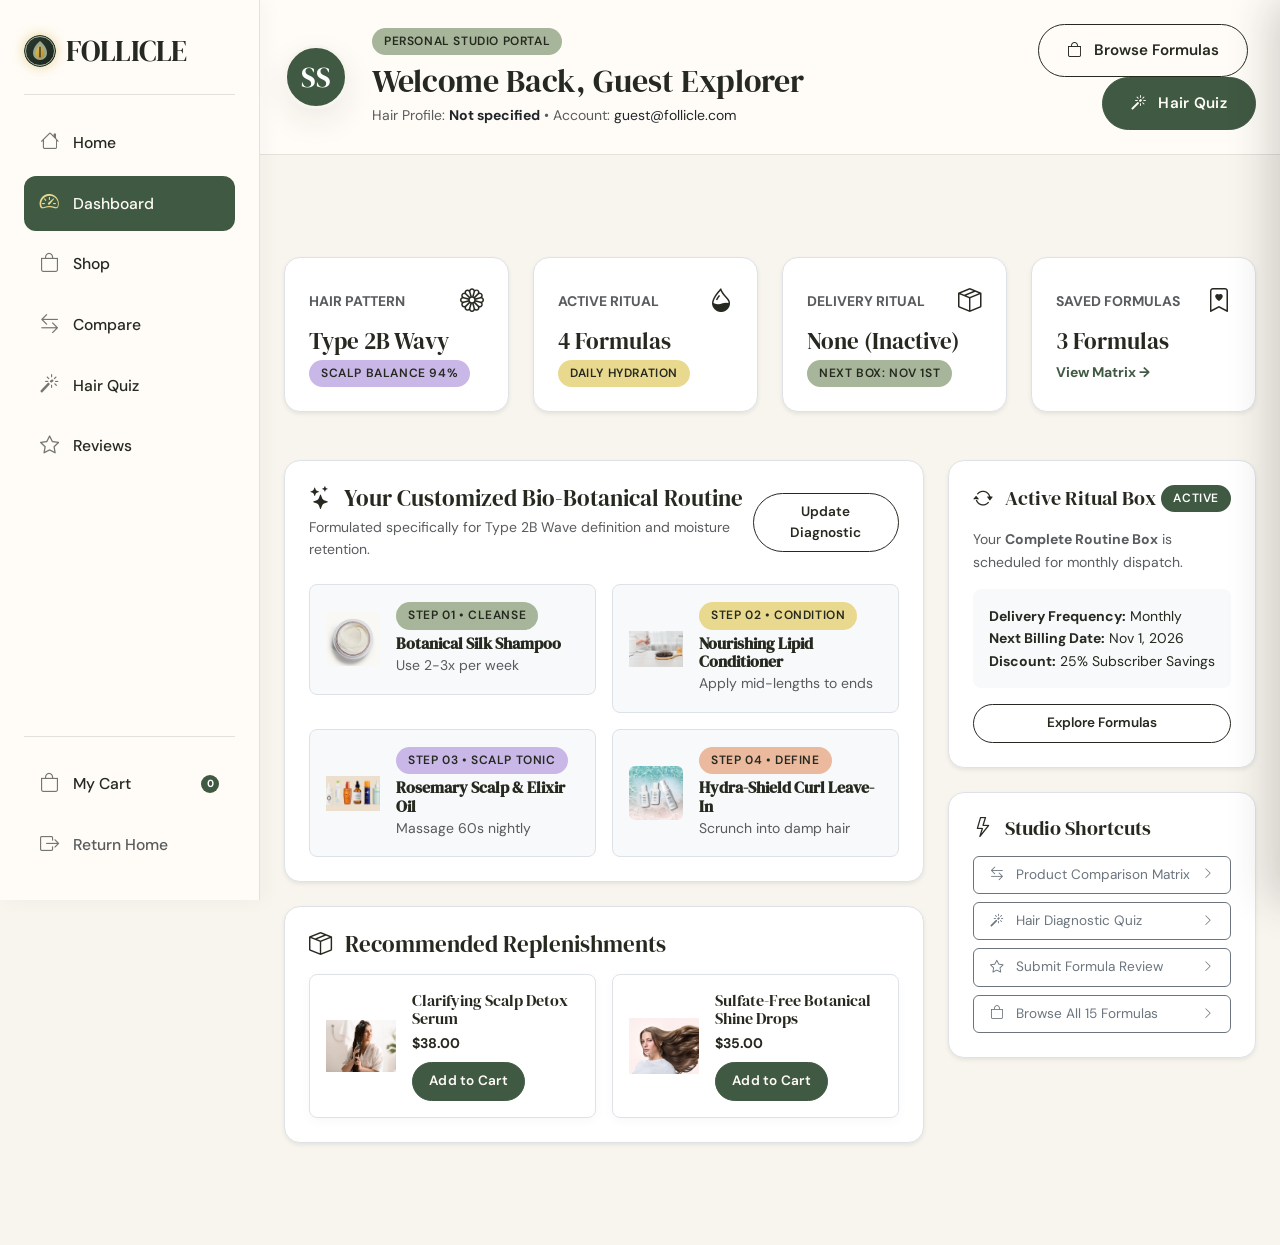
==== dashboard.html @ 29268c05 "first commit" ====
<!DOCTYPE html>
<html lang="en">
<head>
  <meta charset="UTF-8">
  <meta name="viewport" content="width=device-width, initial-scale=1.0">
  <link rel="icon" type="image/svg+xml" href="assets/images/favicon.svg">
  <title>Customer Dashboard — FOLLICLE Studio</title>
  <link href="https://cdn.jsdelivr.net/npm/bootstrap@5.3.3/dist/css/bootstrap.min.css" rel="stylesheet">
  <link href="https://cdn.jsdelivr.net/npm/bootstrap-icons@1.11.3/font/bootstrap-icons.min.css" rel="stylesheet">
  <link href="https://fonts.googleapis.com/css2?family=DM+Sans:ital,opsz,wght@0,9..40,100..1000;1,9..40,100..1000&family=DM+Serif+Display:ital@0;1&display=swap" rel="stylesheet">
  <link rel="stylesheet" href="assets/css/style.css">
</head>
<body class="page-dashboard">

  <!-- MOBILE TOP COMPACT HEADER FOR DASHBOARD -->
  <div class="mobile-top-header d-lg-none">
    <a href="index.html" class="navbar-brand-wrapper"><span class="brand-dot"></span> FOLLICLE</a>
    <div class="d-flex align-items-center gap-2">
      <a href="shop.html" class="nav-icon-btn position-relative" title="Cart">
        <i class="bi bi-bag"></i>
        <span class="cart-count-badge">0</span>
      </a>
      <button class="nav-icon-btn ms-2" id="sidebarMobileToggle"><i class="bi bi-list fs-3"></i></button>
    </div>
  </div>

  <!-- FIXED LEFT SIDEBAR NAVIGATION FOR DASHBOARD -->
  <aside class="sidebar-follicle" id="sidebarFollicle">
    <div>
      <a href="index.html" class="sidebar-brand">
        <span class="brand-dot"></span> FOLLICLE
      </a>

      <div class="sidebar-menu-list">
        <a href="index.html" class="sidebar-link"><i class="bi bi-house"></i> Home</a>
        <a href="dashboard.html" class="sidebar-link active"><i class="bi bi-speedometer2"></i> Dashboard</a>
        <a href="shop.html" class="sidebar-link"><i class="bi bi-bag"></i> Shop</a>
        <a href="compare.html" class="sidebar-link"><i class="bi bi-arrow-left-right"></i> Compare</a>
        <a href="hair-quiz.html" class="sidebar-link"><i class="bi bi-magic"></i> Hair Quiz</a>
        <a href="reviews.html" class="sidebar-link"><i class="bi bi-star"></i> Reviews</a>
      </div>
    </div>

    <div class="sidebar-user-footer">
      <a href="shop.html" class="sidebar-link position-relative">
        <i class="bi bi-bag"></i> My Cart
        <span class="cart-count-badge ms-auto" style="position:static;">0</span>
      </a>
      <a href="index.html" class="sidebar-link text-muted" onclick="localStorage.removeItem('follicle_user');"><i class="bi bi-box-arrow-right"></i> Return Home</a>
    </div>
  </aside>

  

  

  <!-- DASHBOARD HERO BANNER -->
  <section class="py-4 dashboard-hero-banner" style="background-color: var(--color-paper); border-bottom: 1px solid var(--color-border);">
    <div class="container-custom">
      <div class="row align-items-center g-4">
        <div class="col-lg-8 d-flex align-items-center gap-4">
          <div class="rounded-circle d-flex align-items-center justify-content-center text-white font-heading fs-3" style="width: 64px; height: 64px; background-color: var(--color-forest); border: 3px solid var(--color-cream); box-shadow: var(--shadow-md);">
            SS
          </div>
          <div>
            <span class="badge-tag badge-sage mb-2">PERSONAL STUDIO PORTAL</span>
            <h2 class="mb-1 font-heading" style="font-size: clamp(1.5rem, 2.5vw, 2.2rem);">Welcome Back, <span id="dashUserName">Sophia</span></h2>
            <p class="mb-0 text-muted small">Hair Profile: <span id="dashHairType" class="fw-bold text-dark">Type 2B Wavy</span> &bull; Account: <span id="dashEmail" class="text-dark">sophia@follicle.com</span></p>
          </div>
        </div>
        <div class="col-lg-4 text-lg-end">
          <a href="shop.html" class="btn btn-follicle-secondary me-2"><i class="bi bi-bag me-1"></i> Browse Formulas</a>
          <a href="hair-quiz.html" class="btn btn-follicle-primary"><i class="bi bi-magic me-1"></i> Hair Quiz</a>
        </div>
      </div>
    </div>
  </section>

  <!-- DASHBOARD CONTENT -->
  <section class="section-padding">
    <div class="container-custom">
      
      <!-- Top Metrics Row -->
      <div class="row g-4 mb-5 dashboard-metrics-row">
        <div class="col-6 col-md-3">
          <div class="p-4 bg-white rounded-4 border shine-hover h-100 shadow-sm metric-card">
            <div class="d-flex align-items-center justify-content-between mb-2">
              <span class="text-muted small fw-bold">HAIR PATTERN</span>
              <i class="bi bi-flower1 text-forest fs-4"></i>
            </div>
            <h4 class="mb-1 font-heading metric-title">Type 2B Wavy</h4>
            <span class="badge-tag badge-lilac metric-badge">Scalp Balance 94%</span>
          </div>
        </div>

        <div class="col-6 col-md-3">
          <div class="p-4 bg-white rounded-4 border shine-hover h-100 shadow-sm metric-card">
            <div class="d-flex align-items-center justify-content-between mb-2">
              <span class="text-muted small fw-bold">ACTIVE RITUAL</span>
              <i class="bi bi-droplet-half text-forest fs-4"></i>
            </div>
            <h4 class="mb-1 font-heading metric-title">4 Formulas</h4>
            <span class="badge-tag badge-butter metric-badge">Daily Hydration</span>
          </div>
        </div>

        <div class="col-6 col-md-3">
          <div class="p-4 bg-white rounded-4 border shine-hover h-100 shadow-sm metric-card">
            <div class="d-flex align-items-center justify-content-between mb-2">
              <span class="text-muted small fw-bold">DELIVERY RITUAL</span>
              <i class="bi bi-box-seam text-forest fs-4"></i>
            </div>
            <h4 class="mb-1 font-heading metric-title" id="dashSubStatus">Complete Box</h4>
            <span class="badge-tag badge-sage metric-badge">Next Box: Nov 1st</span>
          </div>
        </div>

        <div class="col-6 col-md-3">
          <div class="p-4 bg-white rounded-4 border shine-hover h-100 shadow-sm metric-card">
            <div class="d-flex align-items-center justify-content-between mb-2">
              <span class="text-muted small fw-bold">SAVED FORMULAS</span>
              <i class="bi bi-bookmark-heart text-forest fs-4"></i>
            </div>
            <h4 class="mb-1 font-heading metric-title">3 Formulas</h4>
            <a href="compare.html" class="small text-forest fw-bold metric-badge d-inline-flex align-items-center">View Matrix &rarr;</a>
          </div>
        </div>
      </div>

      <!-- Main Dashboard Grid -->
      <div class="row g-4">
        
        <!-- Left Column: Active Hair Ritual Timeline -->
        <div class="col-lg-8">
          <div class="p-4 bg-white rounded-4 border shadow-sm mb-4">
            <div class="dashboard-routine-header d-flex justify-content-between align-items-center mb-4">
              <div>
                <h4 class="font-heading mb-1"><i class="bi bi-stars text-forest me-2"></i> Your Customized Bio-Botanical Routine</h4>
                <p class="small text-muted mb-0">Formulated specifically for Type 2B Wave definition and moisture retention.</p>
              </div>
              <a href="hair-quiz.html" class="btn btn-follicle-secondary btn-follicle-sm">Update Diagnostic</a>
            </div>

            <!-- Ritual Steps Grid -->
            <div class="row g-3">
              <div class="col-md-6">
                <div class="p-3 rounded-3 bg-light border d-flex align-items-center gap-3 shine-hover">
                  <img src="assets/images/14.jpg" style="width:54px; height:54px; object-fit:contain;" class="rounded-2">
                  <div>
                    <span class="badge-tag badge-sage mb-1">Step 01 &bull; Cleanse</span>
                    <h6 class="mb-0 fw-bold fs-7">Botanical Silk Shampoo</h6>
                    <small class="text-muted">Use 2-3x per week</small>
                  </div>
                </div>
              </div>

              <div class="col-md-6">
                <div class="p-3 rounded-3 bg-light border d-flex align-items-center gap-3 shine-hover">
                  <img src="assets/images/15.jpg" style="width:54px; height:54px; object-fit:contain;" class="rounded-2">
                  <div>
                    <span class="badge-tag badge-butter mb-1">Step 02 &bull; Condition</span>
                    <h6 class="mb-0 fw-bold fs-7">Nourishing Lipid Conditioner</h6>
                    <small class="text-muted">Apply mid-lengths to ends</small>
                  </div>
                </div>
              </div>

              <div class="col-md-6">
                <div class="p-3 rounded-3 bg-light border d-flex align-items-center gap-3 shine-hover">
                  <img src="assets/images/17.jpg" style="width:54px; height:54px; object-fit:contain;" class="rounded-2">
                  <div>
                    <span class="badge-tag badge-lilac mb-1">Step 03 &bull; Scalp Tonic</span>
                    <h6 class="mb-0 fw-bold fs-7">Rosemary Scalp & Elixir Oil</h6>
                    <small class="text-muted">Massage 60s nightly</small>
                  </div>
                </div>
              </div>

              <div class="col-md-6">
                <div class="p-3 rounded-3 bg-light border d-flex align-items-center gap-3 shine-hover">
                  <img src="assets/images/38.jpg" style="width:54px; height:54px; object-fit:contain;" class="rounded-2">
                  <div>
                    <span class="badge-tag badge-peach mb-1">Step 04 &bull; Define</span>
                    <h6 class="mb-0 fw-bold fs-7">Hydra-Shield Curl Leave-In</h6>
                    <small class="text-muted">Scrunch into damp hair</small>
                  </div>
                </div>
              </div>
            </div>
          </div>

          <!-- Recommended Replenishments -->
          <div class="p-4 bg-white rounded-4 border shadow-sm">
            <h4 class="font-heading mb-3"><i class="bi bi-box-seam text-forest me-2"></i> Recommended Replenishments</h4>
            <div class="row g-3">
              <div class="col-md-6">
                <div class="product-card border rounded-3 p-3 d-flex flex-row align-items-center gap-3 shine-hover">
                  <img src="assets/images/27.jpg" style="width:70px; height:70px; object-fit:contain;">
                  <div>
                    <h6 class="mb-1 font-heading fs-6">Clarifying Scalp Detox Serum</h6>
                    <div class="fw-bold text-forest small">$38.00</div>
                    <button class="btn btn-follicle-primary btn-follicle-sm mt-2" onclick="addToCart('prod-5')">Add to Cart</button>
                  </div>
                </div>
              </div>

              <div class="col-md-6">
                <div class="product-card border rounded-3 p-3 d-flex flex-row align-items-center gap-3 shine-hover">
                  <img src="assets/images/48.jpg" style="width:70px; height:70px; object-fit:contain;">
                  <div>
                    <h6 class="mb-1 font-heading fs-6">Sulfate-Free Botanical Shine Drops</h6>
                    <div class="fw-bold text-forest small">$35.00</div>
                    <button class="btn btn-follicle-primary btn-follicle-sm mt-2" onclick="addToCart('prod-10')">Add to Cart</button>
                  </div>
                </div>
              </div>
            </div>
          </div>
        </div>

        <!-- Right Column: Subscription & Quick Shortcuts -->
        <div class="col-lg-4">
          
          <!-- Subscription Status Box -->
          <div class="p-4 bg-white rounded-4 border shadow-sm mb-4 shine-hover">
            <div class="d-flex align-items-center justify-content-between mb-3">
              <h5 class="font-heading mb-0"><i class="bi bi-arrow-repeat text-forest me-2"></i> Active Ritual Box</h5>
              <span class="badge-tag badge-forest text-white">Active</span>
            </div>
            <p class="small text-muted mb-3">Your <strong>Complete Routine Box</strong> is scheduled for monthly dispatch.</p>
            <div class="p-3 bg-light rounded-3 mb-3 small">
              <div><strong>Delivery Frequency:</strong> Monthly</div>
              <div><strong>Next Billing Date:</strong> Nov 1, 2026</div>
              <div><strong>Discount:</strong> 25% Subscriber Savings</div>
            </div>
            <div class="d-flex gap-2">
              <a href="shop.html" class="btn btn-follicle-secondary btn-follicle-sm w-100">Explore Formulas</a>
            </div>
          </div>

          <!-- Quick Navigation Shortcuts -->
          <div class="p-4 bg-white rounded-4 border shadow-sm">
            <h5 class="font-heading mb-3"><i class="bi bi-lightning text-forest me-2"></i> Studio Shortcuts</h5>
            <div class="d-flex flex-column gap-2">
              <a href="compare.html" class="btn btn-outline-secondary btn-follicle-sm text-start d-flex justify-content-between align-items-center">
                <span><i class="bi bi-arrow-left-right me-2"></i> Product Comparison Matrix</span>
                <i class="bi bi-chevron-right small"></i>
              </a>
              <a href="hair-quiz.html" class="btn btn-outline-secondary btn-follicle-sm text-start d-flex justify-content-between align-items-center">
                <span><i class="bi bi-magic me-2"></i> Hair Diagnostic Quiz</span>
                <i class="bi bi-chevron-right small"></i>
              </a>
              <a href="reviews.html" class="btn btn-outline-secondary btn-follicle-sm text-start d-flex justify-content-between align-items-center">
                <span><i class="bi bi-star me-2"></i> Submit Formula Review</span>
                <i class="bi bi-chevron-right small"></i>
              </a>
              <a href="shop.html" class="btn btn-outline-secondary btn-follicle-sm text-start d-flex justify-content-between align-items-center">
                <span><i class="bi bi-bag me-2"></i> Browse All 15 Formulas</span>
                <i class="bi bi-chevron-right small"></i>
              </a>
            </div>
          </div>

        </div>

      </div>
    </div>
  </section>

  <!-- FOOTER -->
  

  <script src="https://cdn.jsdelivr.net/npm/bootstrap@5.3.3/dist/js/bootstrap.bundle.min.js"></script>
  <script src="assets/js/main.js"></script>
</body>
</html>
---- assets/css/style.css ----
/* ==========================================================================
   FOLLICLE — Hair Care Comparison, Discovery & Review Platform
   Master Design System & Custom CSS
   ========================================================================== */

/* 1. GOOGLE FONTS & DESIGN TOKENS */
@import url('https://fonts.googleapis.com/css2?family=DM+Sans:ital,opsz,wght@0,9..40,100..1000;1,9..40,100..1000&family=DM+Serif+Display:ital@0;1&display=swap');

:root {
  /* Color Palette */
  --color-cream: #F8F5EF;
  --color-paper: #FFFCF7;
  --color-ink: #25291F;
  --color-muted: #74786C;
  --color-sage: #A7B59A;
  --color-forest: #405943;
  --color-lilac: #C9B7E8;
  --color-peach: #EAB99E;
  --color-butter: #E9D98F;
  --color-border: rgba(37, 41, 31, 0.13);
  --color-border-dark: rgba(37, 41, 31, 0.25);
  
  /* Spacing System */
  --space-1: 4px;
  --space-2: 8px;
  --space-3: 12px;
  --space-4: 16px;
  --space-5: 24px;
  --space-6: 32px;
  --space-7: 48px;
  --space-8: 64px;
  --space-9: 88px;
  --section-space: clamp(64px, 8vw, 112px);

  /* Typography */
  --font-heading: 'DM Serif Display', Georgia, serif;
  --font-body: 'DM Sans', -apple-system, BlinkMacSystemFont, "Segoe UI", Roboto, sans-serif;

  /* Elevate & Shadows */
  --shadow-sm: 0 2px 8px rgba(37, 41, 31, 0.05);
  --shadow-md: 0 12px 32px rgba(37, 41, 31, 0.08);
  --shadow-lg: 0 24px 48px rgba(37, 41, 31, 0.12);
  --shadow-orbit: 0 10px 40px rgba(64, 89, 67, 0.15);

  /* Transitions */
  --transition-fast: 0.2s cubic-bezier(0.25, 1, 0.5, 1);
  --transition-medium: 0.4s cubic-bezier(0.16, 1, 0.3, 1);
  --transition-slow: 0.8s cubic-bezier(0.16, 1, 0.3, 1);
  --radius-sm: 6px;
  --radius-md: 12px;
  --radius-lg: 24px;
  --radius-pill: 9999px;
}

/* 2. BASE & RESET */
*, *::before, *::after {
  box-sizing: border-box;
  margin: 0;
  padding: 0;
}

html, body {
  width: 100%;
  max-width: 100vw;
  overflow-x: clip;
  position: relative;
  box-sizing: border-box;
}

html {
  scroll-behavior: smooth;
  font-size: 16px;
}

body {
  font-family: var(--font-body);
  background-color: var(--color-cream);
  color: var(--color-ink);
  line-height: 1.6;
  -webkit-font-smoothing: antialiased;
  -moz-osx-font-smoothing: grayscale;
}

section, header, footer, main, nav, .container-custom, .row {
  max-width: 100vw !important;
  box-sizing: border-box;
}

h1, h2, h3, h4, h5, h6, .font-heading {
  font-family: var(--font-heading);
  font-weight: 400;
  line-height: 1.15;
  color: var(--color-ink);
}

h1 { font-size: clamp(2.5rem, 5.4vw, 5.5rem); }
h2 { font-size: clamp(2rem, 3.8vw, 3.2rem); }
h3 { font-size: clamp(1.5rem, 2.4vw, 2.2rem); }
h4 { font-size: clamp(1.25rem, 1.8vw, 1.6rem); }

p {
  color: var(--color-muted);
  font-size: 1.05rem;
}

a {
  color: var(--color-forest);
  text-decoration: none;
  transition: color var(--transition-fast);
}

a:hover {
  color: var(--color-ink);
}

img {
  max-width: 100%;
  height: auto;
  display: block;
}

/* 3. ALIGNMENT & GRID CONTAINER */
.container-custom {
  width: min(100% - 48px, 1280px);
  margin-inline: auto;
}

.max-w-700 {
  max-width: 700px;
}

@media (max-width: 768px) {
  .container-custom {
    width: min(100% - 32px, 1280px);
  }
}

.section-padding {
  padding-top: var(--section-space);
  padding-bottom: var(--section-space);
}

/* LUXURY SHINE HOVER EFFECT FOR CARDS & IMAGES */
.shine-hover,
.product-card,
.hair-type-card,
.hero-main-img-card,
.ingredient-card,
.gallery-item,
.subscription-card {
  position: relative;
  overflow: hidden;
}

.shine-hover::before,
.product-card::before,
.hair-type-card::before,
.hero-main-img-card::before,
.ingredient-card::before,
.gallery-item::before,
.subscription-card::before {
  content: '';
  position: absolute;
  top: 0;
  left: -120%;
  width: 50%;
  height: 100%;
  background: linear-gradient(
    90deg,
    transparent 0%,
    rgba(255, 255, 255, 0.45) 50%,
    transparent 100%
  );
  transform: skewX(-25deg);
  transition: none;
  pointer-events: none;
  z-index: 6;
}

.shine-hover:hover::before,
.product-card:hover::before,
.hair-type-card:hover::before,
.hero-main-img-card:hover::before,
.ingredient-card:hover::before,
.gallery-item:hover::before,
.subscription-card:hover::before {
  left: 170%;
  transition: left 0.85s cubic-bezier(0.16, 1, 0.3, 1);
}

/* 4. BUTTONS & UI COMPONENTS */
.btn-follicle-primary {
  background-color: var(--color-forest);
  color: var(--color-paper);
  padding: 14px 28px;
  border-radius: var(--radius-pill);
  font-weight: 600;
  font-size: 0.95rem;
  letter-spacing: 0.02em;
  border: 1px solid var(--color-forest);
  display: inline-flex;
  align-items: center;
  justify-content: center;
  gap: 8px;
  transition: all var(--transition-medium);
  cursor: pointer;
}

.btn-follicle-primary i.bi-arrow-right {
  transition: transform var(--transition-fast);
}

.btn-follicle-primary:hover {
  background-color: var(--color-ink);
  border-color: var(--color-ink);
  color: var(--color-paper);
  transform: translateY(-3px) scale(1.02);
  box-shadow: 0 12px 28px rgba(37, 41, 31, 0.22);
}

.btn-follicle-primary:hover i.bi-arrow-right {
  transform: translateX(5px);
}

.btn-follicle-secondary {
  background-color: transparent;
  color: var(--color-ink);
  padding: 14px 28px;
  border-radius: var(--radius-pill);
  font-weight: 600;
  font-size: 0.95rem;
  border: 1px solid var(--color-ink);
  display: inline-flex;
  align-items: center;
  justify-content: center;
  gap: 8px;
  transition: all var(--transition-medium);
  cursor: pointer;
}

.btn-follicle-secondary:hover {
  background-color: var(--color-paper);
  border-color: var(--color-forest);
  color: var(--color-forest);
  transform: translateY(-3px) scale(1.02);
  box-shadow: 0 8px 20px rgba(64, 89, 67, 0.12);
}

.btn-follicle-sm {
  padding: 8px 16px;
  font-size: 0.85rem;
}

.badge-tag {
  display: inline-block;
  padding: 4px 12px;
  border-radius: var(--radius-pill);
  font-size: 0.75rem;
  font-weight: 600;
  text-transform: uppercase;
  letter-spacing: 0.05em;
  background-color: var(--color-sage);
  color: var(--color-ink);
}

.badge-sulfate-free {
  background-color: #E2EFE0;
  color: #2D5033;
}

.badge-lilac {
  background-color: var(--color-lilac);
  color: var(--color-ink);
}

.badge-peach {
  background-color: var(--color-peach);
  color: var(--color-ink);
}

.badge-butter {
  background-color: var(--color-butter);
  color: var(--color-ink);
}   

.badge-forest {
  background-color: var(--color-forest);
  color: #FFFFFF !important;
}

.badge-terracotta {
  background-color: #C86D51;
  color: #FFFFFF !important;
}

/* 5. RESPONSIVE FIXED STICKY NAVBAR FOR STANDARD PAGES */
body:not(.page-dashboard) {
  padding-top: 66px !important;
}

.navbar-follicle {
  position: fixed !important;
  top: 0 !important;
  left: 0 !important;
  right: 0 !important;
  width: 100% !important;
  z-index: 1050 !important;
  background-color: rgba(248, 245, 239, 0.96) !important;
  backdrop-filter: blur(16px) !important;
  -webkit-backdrop-filter: blur(16px) !important;
  border-bottom: 1px solid var(--color-border);
  box-shadow: 0 4px 20px rgba(37, 41, 31, 0.08) !important;
  transition: all var(--transition-fast);
  padding: 12px 0;
}

.navbar-brand-wrapper {
  display: inline-flex;
  align-items: center;
  gap: 10px;
  font-family: var(--font-heading);
  font-size: 1.65rem;
  font-weight: 700;
  color: var(--color-ink);
  letter-spacing: 0.12em;
  text-transform: uppercase;
  text-decoration: none;
  transition: all var(--transition-fast);
}

.navbar-brand-wrapper:hover {
  color: var(--color-forest);
  opacity: 0.95;
}

.brand-dot {
  width: 32px;
  height: 32px;
  display: inline-block;
  background-image: url("data:image/svg+xml;utf8,<svg xmlns='http://www.w3.org/2000/svg' viewBox='0 0 32 32'><defs><linearGradient id='g' x1='0%' y1='0%' x2='100%' y2='100%'><stop offset='0%' stop-color='%232C3A2E'/><stop offset='100%' stop-color='%231A231C'/></linearGradient><linearGradient id='gold' x1='0%' y1='0%' x2='100%' y2='100%'><stop offset='0%' stop-color='%23E5C158'/><stop offset='100%' stop-color='%23B38B2E'/></linearGradient></defs><rect width='32' height='32' rx='16' fill='url(%23g)'/><circle cx='16' cy='16' r='14.5' stroke='%23A7B59A' stroke-width='1' fill='none'/><path d='M16 6C16 6 23 11 23 18C23 21.866 19.866 25 16 25C12.134 25 9 21.866 9 18C9 11 16 6 16 6Z' fill='%23A7B59A' opacity='0.9'/><path d='M16 10C16 10 20.5 14 20.5 19C20.5 21.485 18.485 23.5 16 23.5C13.515 23.5 11.5 21.485 11.5 19C11.5 14 16 10 16 10Z' fill='url(%23gold)'/><path d='M16 12V22' stroke='%231A231C' stroke-width='1.2' stroke-linecap='round'/></svg>");
  background-size: contain;
  background-repeat: no-repeat;
  background-position: center;
  border-radius: 50%;
  box-shadow: 0 2px 8px rgba(44, 58, 46, 0.18);
  transition: transform 0.4s cubic-bezier(0.175, 0.885, 0.32, 1.275);
  flex-shrink: 0;
}

.navbar-brand-wrapper:hover .brand-dot {
  transform: rotate(180deg) scale(1.12);
}

.navbar-brand-wrapper.text-white .brand-dot,
footer .brand-dot,
.page-dashboard .sidebar-follicle .brand-dot {
  box-shadow: 0 0 12px rgba(212, 175, 55, 0.5);
}

.nav-link-follicle {
  font-size: 0.95rem;
  font-weight: 500;
  color: var(--color-ink);
  padding: 8px 16px;
  border-radius: var(--radius-pill);
  transition: all var(--transition-fast);
}

.nav-link-follicle:hover, .nav-link-follicle.active {
  color: var(--color-forest);
  background-color: rgba(167, 181, 154, 0.2);
}

.nav-icon-btn {
  background: transparent;
  border: none;
  font-size: 1.2rem;
  color: var(--color-ink);
  padding: 8px;
  border-radius: 50%;
  position: relative;
  transition: background var(--transition-fast);
  cursor: pointer;
}

.nav-icon-btn:hover {
  background-color: rgba(37, 41, 31, 0.05);
}

.cart-count-badge {
  position: absolute;
  top: 2px;
  right: 2px;
  background-color: var(--color-forest);
  color: white;
  font-size: 0.65rem;
  font-weight: 700;
  width: 18px;
  height: 18px;
  border-radius: 50%;
  display: flex;
  align-items: center;
  justify-content: center;
}

/* FIXED LEFT SIDEBAR NAVIGATION FOR DASHBOARD PAGE */
@media (min-width: 992px) {
  body.page-dashboard {
    padding-left: 260px;
  }
  body.page-dashboard .mobile-top-header {
    display: none !important;
  }
}

.sidebar-follicle {
  position: fixed;
  top: 0;
  left: 0;
  width: 260px;
  height: 100vh;
  background-color: var(--color-paper);
  border-right: 1px solid var(--color-border);
  z-index: 1050;
  padding: 28px 24px;
  display: flex;
  flex-direction: column;
  justify-content: space-between;
  transition: transform var(--transition-medium);
  box-shadow: 4px 0 20px rgba(37, 41, 31, 0.04);
}

@media (max-width: 991px) {
  .sidebar-follicle {
    transform: translateX(-100%);
    width: 280px;
  }
  .sidebar-follicle.open {
    transform: translateX(0);
    box-shadow: 10px 0 40px rgba(37, 41, 31, 0.25);
  }
}

.sidebar-brand {
  display: flex;
  align-items: center;
  gap: 10px;
  font-family: var(--font-heading);
  font-size: 1.8rem;
  color: var(--color-ink);
  letter-spacing: -0.02em;
  padding-bottom: 20px;
  border-bottom: 1px solid var(--color-border);
  text-decoration: none;
  cursor: pointer;
  transition: color var(--transition-fast);
}

.sidebar-brand:hover {
  color: var(--color-forest);
}

.sidebar-menu-list {
  display: flex;
  flex-direction: column;
  gap: 6px;
  margin-top: 20px;
}

.sidebar-link {
  display: flex;
  align-items: center;
  gap: 14px;
  padding: 12px 16px;
  border-radius: var(--radius-md);
  color: var(--color-ink);
  font-weight: 500;
  font-size: 0.98rem;
  transition: all var(--transition-fast);
  text-decoration: none;
}

.sidebar-link i {
  font-size: 1.2rem;
  color: var(--color-muted);
  transition: color var(--transition-fast);
}

.sidebar-link:hover,
.sidebar-link.active {
  background-color: var(--color-forest);
  color: var(--color-paper);
}

.sidebar-link:hover i,
.sidebar-link.active i {
  color: var(--color-butter);
}

.sidebar-user-footer {
  padding-top: 20px;
  border-top: 1px solid var(--color-border);
  display: flex;
  flex-direction: column;
  gap: 6px;
}

.mobile-top-header {
  position: sticky;
  top: 0;
  z-index: 1000;
  background-color: rgba(248, 245, 239, 0.92);
  backdrop-filter: blur(12px);
  border-bottom: 1px solid var(--color-border);
  padding: 14px 20px;
  display: flex;
  align-items: center;
  justify-content: space-between;
}

/* Mobile Menu Drawer */
.mobile-nav-drawer {
  position: fixed;
  top: 0;
  left: 0;
  width: 100%;
  height: 100vh;
  background-color: var(--color-paper);
  z-index: 2000 !important;
  transform: translateY(-100%);
  transition: transform var(--transition-medium);
  display: flex;
  flex-direction: column;
  padding: 24px;
}

.mobile-nav-drawer.open {
  transform: translateY(0);
}

.mobile-nav-header {
  display: flex;
  justify-content: space-between;
  align-items: center;
  padding-bottom: 24px;
  border-bottom: 1px solid var(--color-border);
}

.mobile-nav-links {
  display: flex;
  flex-direction: column;
  gap: 10px;
  margin-top: 24px;
}

.mobile-nav-links a {
  font-family: var(--font-body);
  font-size: 1.15rem;
  font-weight: 500;
  color: var(--color-ink);
  padding: 12px 20px;
  border-radius: var(--radius-pill);
  transition: all var(--transition-fast);
  display: flex;
  align-items: center;
  justify-content: space-between;
  text-decoration: none;
}

.mobile-nav-links a:hover,
.mobile-nav-links a.active {
  color: var(--color-forest);
  background-color: rgba(167, 181, 154, 0.25);
  font-weight: 600;
}

.mobile-nav-footer {
  margin-top: auto;
  padding-top: 18px;
  padding-bottom: 8px;
  border-top: 1px solid var(--color-border);
}

.mobile-nav-footer .nav-icon-btn {
  width: 44px;
  height: 44px;
  border-radius: 50%;
  display: flex;
  align-items: center;
  justify-content: center;
  background-color: var(--color-cream);
  color: var(--color-ink);
  transition: all var(--transition-fast);
}

.mobile-nav-footer .nav-icon-btn:hover {
  background-color: var(--color-forest);
  color: #FFFFFF !important;
}

/* 6. HOMEPAGE — BOTANICAL ORBIT HERO */
.hero-section {
  position: relative;
  min-height: calc(100vh - 76px);
  display: flex;
  align-items: center;
  padding: 16px 0 32px 0;
  overflow: hidden;
}

@media (min-width: 992px) {
  .hero-section {
    height: calc(100vh - 76px);
    padding: 12px 0;
  }
}

.hero-grid {
  display: grid;
  grid-template-columns: 46% 54%;
  align-items: center;
  gap: 24px;
}

@media (max-width: 991.98px) {
  .hero-grid {
    grid-template-columns: 1fr;
    gap: 36px;
    text-align: center;
  }

  .hero-text-content {
    display: flex;
    flex-direction: column;
    align-items: center;
    text-align: center;
    margin: 0 auto;
    width: 100%;
  }

  .hero-eyebrow {
    justify-content: center;
    margin-left: auto;
    margin-right: auto;
  }

  .hero-title {
    text-align: center;
    margin-left: auto;
    margin-right: auto;
  }

  .hero-description {
    text-align: center;
    margin-left: auto;
    margin-right: auto;
  }

  .hero-cta-group {
    display: flex;
    flex-direction: column;
    align-items: center;
    justify-content: center;
    width: 100%;
    max-width: 420px;
    margin: 0 auto 28px auto;
    gap: 12px;
  }

  .hero-cta-group .btn-follicle-primary,
  .hero-cta-group .btn-follicle-secondary {
    width: 100% !important;
    min-height: 52px !important;
    height: 52px !important;
    display: inline-flex !important;
    align-items: center !important;
    justify-content: center !important;
    text-align: center !important;
    padding: 0 24px !important;
    box-sizing: border-box !important;
    margin: 0 !important;
  }

  .credibility-row {
    justify-content: center;
    flex-wrap: wrap;
    gap: 14px 20px;
    width: 100%;
    max-width: 520px;
    margin: 0 auto;
    text-align: center;
  }

  .credibility-item {
    justify-content: center;
  }
}

.hero-eyebrow {
  font-size: 0.8rem;
  font-weight: 700;
  letter-spacing: 0.12em;
  text-transform: uppercase;
  color: var(--color-forest);
  margin-bottom: 10px;
  display: flex;
  align-items: center;
  gap: 8px;
}

.hero-text-content {
  perspective: 1000px;
  transform-style: preserve-3d;
}

.hero-title {
  margin-bottom: 16px;
  font-size: clamp(2rem, 3.8vw, 4.4rem);
  font-weight: 700;
  letter-spacing: -0.025em;
  line-height: 1.1;
  color: #1E2319;
  text-shadow: 
    0 1px 1px rgba(255, 255, 255, 0.9),
    0 2px 0 #D5DACF,
    0 3px 0 #B8C2B0,
    0 4px 1px rgba(37, 41, 31, 0.15),
    0 8px 18px rgba(37, 41, 31, 0.12);
  transition: transform 0.4s cubic-bezier(0.16, 1, 0.3, 1), text-shadow 0.4s ease;
  will-change: transform;
}

.hero-title:hover {
  transform: translateZ(24px) rotateX(3deg);
  text-shadow: 
    0 1px 1px rgba(255, 255, 255, 0.9),
    0 2px 0 #D5DACF,
    0 4px 0 #A8B59E,
    0 6px 2px rgba(37, 41, 31, 0.2),
    0 14px 28px rgba(37, 41, 31, 0.18);
}

.hero-title span.highlight-green {
  color: #2F4D38;
  background: linear-gradient(135deg, #244630 0%, #3D6A4B 60%, #528662 100%);
  -webkit-background-clip: text;
  background-clip: text;
  -webkit-text-fill-color: transparent;
  font-style: italic;
  display: inline-block;
  filter: drop-shadow(0 2px 4px rgba(36, 70, 48, 0.25)) drop-shadow(0 6px 14px rgba(36, 70, 48, 0.18));
  transition: transform 0.35s cubic-bezier(0.16, 1, 0.3, 1);
}

.hero-title:hover span.highlight-green {
  transform: scale(1.03) translateZ(12px);
}

.hero-description {
  max-width: 480px;
  margin-bottom: 24px;
  font-size: 1.05rem;
}

.hero-cta-group {
  display: flex;
  align-items: center;
  gap: 16px;
  flex-wrap: wrap;
  margin-bottom: 28px;
}

.credibility-row {
  display: flex;
  align-items: center;
  gap: 20px;
  padding-top: 18px;
  border-top: 1px solid var(--color-border);
  font-size: 0.85rem;
  color: var(--color-muted);
  font-weight: 500;
}

.credibility-item {
  display: flex;
  align-items: center;
  gap: 6px;
}

/* HERO VISUAL COMPOSITION & 3D BOTANICAL ORBIT */
.hero-visual-wrapper {
  position: relative;
  width: 100%;
  height: min(480px, 58vh);
  display: flex;
  align-items: center;
  justify-content: center;
  perspective: 1200px;
  transform-style: preserve-3d;
}

.hero-main-img-card {
  position: relative;
  z-index: 3;
  width: 72%;
  height: min(390px, 48vh);
  border-radius: 160px 160px var(--radius-lg) var(--radius-lg);
  overflow: hidden;
  box-shadow: 0 20px 48px rgba(37, 41, 31, 0.16), 0 0 0 1px rgba(255, 255, 255, 0.6);
  border: 4px solid var(--color-paper);
  transform: translateZ(40px) rotateY(-4deg) rotateX(2deg);
  transition: transform 0.4s cubic-bezier(0.16, 1, 0.3, 1), box-shadow 0.4s ease;
  will-change: transform;
}

.hero-main-img-card img {
  width: 100%;
  height: 100%;
  object-fit: cover;
  transition: transform var(--transition-slow);
}

.hero-main-img-card:hover {
  transform: translateZ(65px) rotateY(0deg) rotateX(0deg) scale(1.02);
  box-shadow: 0 30px 65px rgba(37, 41, 31, 0.22);
}

.hero-main-img-card:hover img {
  transform: scale(1.06);
}

/* Secondary 3D Floating Layers */
.hero-sub-img-circle {
  position: absolute;
  top: 30px;
  right: 5px;
  z-index: 5;
  width: 145px;
  height: 145px;
  border-radius: 50%;
  overflow: hidden;
  border: 4px solid var(--color-paper);
  box-shadow: 0 14px 32px rgba(37, 41, 31, 0.18);
  transform: translateZ(80px) rotate(6deg);
  transition: transform 0.45s cubic-bezier(0.16, 1, 0.3, 1), box-shadow 0.3s ease;
  animation: float3DSecondary 6s ease-in-out infinite alternate;
}

.hero-sub-img-circle img {
  width: 100%;
  height: 100%;
  object-fit: cover;
}

.hero-sub-img-circle:hover {
  transform: translateZ(105px) rotate(0deg) scale(1.08) !important;
  box-shadow: 0 20px 42px rgba(37, 41, 31, 0.25);
}

.hero-ingredient-card {
  position: absolute;
  bottom: 18px;
  left: 10px;
  z-index: 10;
  background: rgba(255, 252, 247, 0.96);
  backdrop-filter: blur(16px);
  -webkit-backdrop-filter: blur(16px);
  padding: 12px 18px;
  border-radius: var(--radius-md);
  box-shadow: 0 16px 36px rgba(37, 41, 31, 0.16);
  border: 1px solid rgba(255, 255, 255, 0.95);
  display: flex;
  align-items: center;
  gap: 12px;
  max-width: 260px;
  white-space: nowrap;
  transform: translateZ(95px) rotate(-2deg);
  transition: transform 0.45s cubic-bezier(0.16, 1, 0.3, 1), box-shadow 0.3s ease;
  animation: float3DIngredient 5.5s ease-in-out infinite alternate;
}

.hero-ingredient-card img {
  width: 48px;
  height: 48px;
  border-radius: 50%;
  object-fit: cover;
  box-shadow: 0 4px 12px rgba(0, 0, 0, 0.08);
}

.hero-ingredient-card:hover {
  transform: translateZ(120px) rotate(0deg) scale(1.05) !important;
  box-shadow: 0 22px 48px rgba(37, 41, 31, 0.2);
}

.hero-tag-badge {
  position: absolute;
  top: -12px;
  left: 20px;
  z-index: 6;
  background-color: var(--color-forest);
  color: var(--color-paper);
  padding: 9px 18px;
  border-radius: var(--radius-pill);
  font-size: 0.82rem;
  font-weight: 600;
  box-shadow: 0 8px 20px rgba(44, 58, 46, 0.25);
  transform: translateZ(90px);
  transition: transform 0.3s ease;
}

.hero-tag-badge:hover {
  transform: translateZ(110px) scale(1.06);
}

@keyframes float3DSecondary {
  0% {
    transform: translateZ(80px) translateY(0px) rotate(6deg);
  }
  100% {
    transform: translateZ(92px) translateY(-12px) rotate(9deg);
  }
}

@keyframes float3DIngredient {
  0% {
    transform: translateZ(95px) translateY(0px) rotate(-3deg);
  }
  100% {
    transform: translateZ(105px) translateY(-10px) rotate(-1deg);
  }
}

/* BOTANICAL ORBIT ANIMATED CIRCLES */
.orbit-circle {
  position: absolute;
  border-radius: 50%;
  pointer-events: none;
  z-index: 1;
}

.orbit-circle--sage {
  width: 280px;
  height: 280px;
  background: radial-gradient(circle, rgba(167, 181, 154, 0.45) 0%, rgba(167, 181, 154, 0.05) 70%);
  top: -20px;
  right: 40px;
  animation: orbitA 18s ease-in-out infinite alternate;
}

.orbit-circle--peach {
  width: 200px;
  height: 200px;
  background: radial-gradient(circle, rgba(234, 185, 158, 0.5) 0%, rgba(234, 185, 158, 0.05) 75%);
  bottom: 0;
  right: 120px;
  animation: orbitB 12s ease-in-out infinite;
}

.orbit-circle--lilac {
  width: 160px;
  height: 160px;
  background: radial-gradient(circle, rgba(201, 183, 232, 0.5) 0%, rgba(201, 183, 232, 0.1) 80%);
  top: 60px;
  left: 20px;
  animation: orbitC 5s ease-in-out infinite alternate;
}

.orbit-circle--butter {
  width: 120px;
  height: 120px;
  background: radial-gradient(circle, rgba(233, 217, 143, 0.5) 0%, rgba(233, 217, 143, 0.1) 80%);
  bottom: 80px;
  left: 40px;
  animation: orbitD 7s ease-in-out infinite;
}

.orbit-circle--halo {
  width: 440px;
  height: 440px;
  border: 1.5px dashed rgba(64, 89, 67, 0.25);
  top: 50%;
  left: 50%;
  transform: translate(-50%, -50%);
  animation: orbitE 10s linear infinite;
}

.orbit-circle--dot {
  width: 14px;
  height: 14px;
  background-color: var(--color-forest);
  top: 40px;
  left: 50%;
  animation: orbitF 14s linear infinite;
}

/* Keyframes for Botanical Orbit */
@keyframes orbitA {
  0% { transform: translate3d(0, 0, 0) rotate(0deg); }
  50% { transform: translate3d(20px, -25px, 0) rotate(180deg); }
  100% { transform: translate3d(-15px, 15px, 0) rotate(360deg); }
}

@keyframes orbitB {
  0% { background-color: rgba(234, 185, 158, 0.4); transform: translate3d(0, 0, 0); }
  33% { background-color: rgba(167, 181, 154, 0.4); transform: translate3d(-15px, -20px, 0); }
  66% { background-color: rgba(201, 183, 232, 0.4); transform: translate3d(15px, -10px, 0); }
  100% { background-color: rgba(234, 185, 158, 0.4); transform: translate3d(0, 0, 0); }
}

@keyframes orbitC {
  0% { transform: translateY(0); }
  100% { transform: translateY(-20px); }
}

@keyframes orbitD {
  0% { transform: scale(1); opacity: 0.5; }
  50% { transform: scale(1.15); opacity: 0.8; }
  100% { transform: scale(1); opacity: 0.5; }
}

@keyframes orbitE {
  0% { transform: translate(-50%, -50%) rotate(0deg); }
  100% { transform: translate(-50%, -50%) rotate(360deg); }
}

@keyframes orbitF {
  0% { transform: rotate(0deg) translateX(180px) rotate(0deg); }
  100% { transform: rotate(360deg) translateX(180px) rotate(-360deg); }
}

/* 7. HAIR TYPE DISCOVERY CARDS */
.hair-type-grid {
  display: grid;
  grid-template-columns: repeat(4, 1fr);
  gap: 24px;
}

@media (max-width: 991px) {
  .hair-type-grid {
    grid-template-columns: repeat(2, 1fr);
  }
}

@media (max-width: 576px) {
  .hair-type-grid {
    grid-template-columns: 1fr;
  }
}

.hair-type-card {
  background-color: var(--color-paper);
  border-radius: var(--radius-md);
  overflow: hidden;
  border: 1px solid var(--color-border);
  transition: all var(--transition-medium);
  display: flex;
  flex-direction: column;
  height: 100%;
}

.hair-type-card:hover {
  transform: translateY(-6px);
  box-shadow: var(--shadow-md);
  border-color: var(--color-sage);
}

.hair-type-img-wrapper {
  height: 240px;
  overflow: hidden;
  position: relative;
}

.hair-type-img-wrapper img {
  width: 100%;
  height: 100%;
  object-fit: cover;
  transition: transform var(--transition-slow);
}

.hair-type-card:hover .hair-type-img-wrapper img {
  transform: scale(1.08);
}

.hair-type-body {
  padding: 24px;
  display: flex;
  flex-direction: column;
  flex-grow: 1;
}

.hair-type-title {
  font-size: 1.5rem;
  margin-bottom: 8px;
}

.hair-type-desc {
  font-size: 0.95rem;
  color: var(--color-muted);
  margin-bottom: 20px;
  flex-grow: 1;
}

/* 8. PRODUCT CARDS & GRID — MATCHING PREMIUM BOTANICAL DESIGN */
.product-grid {
  display: grid;
  grid-template-columns: repeat(3, minmax(0, 1fr));
  gap: 24px;
}

.product-grid.grid-4-cols {
  grid-template-columns: repeat(4, minmax(0, 1fr));
}

@media (max-width: 1200px) {
  .product-grid.grid-4-cols {
    grid-template-columns: repeat(3, minmax(0, 1fr));
  }
}

@media (max-width: 991px) {
  .product-grid,
  .product-grid.grid-4-cols {
    grid-template-columns: repeat(2, minmax(0, 1fr));
    gap: 18px;
  }
}

@media (max-width: 576px) {
  .product-grid,
  .product-grid.grid-4-cols {
    grid-template-columns: 1fr;
    gap: 16px;
  }
}

/* Individual Product Card */
.product-card {
  background-color: #FFFFFF;
  border-radius: 16px;
  border: 1px solid rgba(37, 41, 31, 0.08);
  overflow: hidden;
  transition: transform 0.3s cubic-bezier(0.16, 1, 0.3, 1), 
              box-shadow 0.3s cubic-bezier(0.16, 1, 0.3, 1), 
              border-color 0.25s ease;
  display: flex;
  flex-direction: column;
  position: relative;
  height: 100%;
  box-shadow: 0 3px 12px rgba(37, 41, 31, 0.03);
}

.product-card:hover {
  transform: translateY(-5px);
  box-shadow: 0 16px 32px rgba(37, 41, 31, 0.09);
  border-color: rgba(49, 72, 59, 0.25);
}

.product-img-container {
  height: 240px;
  background-color: #F8F6F1;
  position: relative;
  overflow: hidden;
  display: flex;
  align-items: center;
  justify-content: center;
  padding: 18px;
  border-bottom: 1px solid rgba(37, 41, 31, 0.04);
}

.product-img-container img {
  max-height: 100%;
  max-width: 100%;
  width: auto;
  object-fit: contain;
  transition: transform 0.45s cubic-bezier(0.16, 1, 0.3, 1);
  filter: drop-shadow(0 6px 14px rgba(0, 0, 0, 0.06));
}

.product-card:hover .product-img-container img {
  transform: scale(1.07);
}

.product-badges {
  position: absolute;
  top: 14px;
  left: 14px;
  display: flex;
  flex-direction: column;
  gap: 6px;
  z-index: 2;
  pointer-events: none;
}

.product-badges .badge-tag {
  pointer-events: auto;
}

.badge-tag.badge-sulfate-free {
  background-color: #E2EFE0;
  color: #274932;
  font-weight: 700;
  font-size: 0.68rem;
  letter-spacing: 0.06em;
  padding: 5px 12px;
  border-radius: 9999px;
  text-transform: uppercase;
  display: inline-flex;
  align-items: center;
  gap: 4px;
}

.product-actions-floating {
  position: absolute;
  top: 14px;
  right: 14px;
  display: flex;
  flex-direction: column;
  gap: 8px;
  z-index: 2;
}

.btn-compare-icon {
  width: 36px;
  height: 36px;
  border-radius: 50%;
  background: #FFFFFF;
  border: 1px solid rgba(37, 41, 31, 0.1);
  display: flex;
  align-items: center;
  justify-content: center;
  color: #25291F;
  font-size: 0.95rem;
  box-shadow: 0 2px 6px rgba(0, 0, 0, 0.04);
  transition: all 0.2s cubic-bezier(0.16, 1, 0.3, 1);
  cursor: pointer;
  padding: 0;
}

.btn-compare-icon:hover {
  background-color: #2F4534;
  color: #FFFFFF;
  border-color: #2F4534;
  transform: scale(1.08);
}

.btn-compare-icon.active {
  background-color: #2F4534;
  color: #FFFFFF;
  border-color: #2F4534;
}

.product-card-body {
  padding: 18px 20px 20px 20px;
  display: flex;
  flex-direction: column;
  flex-grow: 1;
}

.product-brand {
  font-size: 0.72rem;
  font-weight: 700;
  letter-spacing: 0.08em;
  text-transform: uppercase;
  color: #7E8476;
  margin-bottom: 4px;
}

.product-title {
  font-size: 1.15rem;
  font-weight: 600;
  margin-bottom: 8px;
  line-height: 1.35;
  display: -webkit-box;
  -webkit-line-clamp: 1;
  line-clamp: 1;
  -webkit-box-orient: vertical;
  overflow: hidden;
}

.product-title a {
  color: #1E2319;
  text-decoration: none;
  transition: color 0.2s ease;
}

.product-title a:hover {
  color: #2F4534;
}

.product-rating {
  display: flex;
  align-items: center;
  gap: 6px;
  font-size: 0.88rem;
  margin-bottom: 10px;
}

.product-rating .star-icon {
  color: #D39E4D;
  font-size: 0.92rem;
}

.product-rating .rating-score {
  font-weight: 600;
  color: #CA8E3B;
}

.product-rating .rating-count {
  color: #798072;
  font-size: 0.82rem;
  font-weight: 400;
  margin-left: 2px;
}

.product-ingredients-snippet {
  font-size: 0.85rem;
  line-height: 1.45;
  color: #5C6256;
  min-height: 40px;
  margin-bottom: 14px;
  display: -webkit-box;
  -webkit-line-clamp: 2;
  line-clamp: 2;
  -webkit-box-orient: vertical;
  overflow: hidden;
}

.product-card-divider {
  border-top: 1px solid rgba(37, 41, 31, 0.08);
  margin-bottom: 14px;
  width: 100%;
}

.product-card-footer {
  display: flex;
  align-items: center;
  justify-content: space-between;
  gap: 12px;
  margin-top: auto;
}

.product-price {
  font-weight: 700;
  font-size: 1.25rem;
  color: #1E2319;
  letter-spacing: -0.01em;
}

/* Add to Cart Pill Button — Exactly as in snip */
.btn-add-cart-pill {
  background-color: #31483B;
  color: #FFFFFF;
  border-radius: 9999px;
  padding: 8px 18px;
  font-size: 0.84rem;
  font-weight: 600;
  border: none;
  display: inline-flex;
  align-items: center;
  gap: 8px;
  transition: all 0.25s cubic-bezier(0.16, 1, 0.3, 1);
  cursor: pointer;
  text-decoration: none;
  white-space: nowrap;
  box-shadow: 0 4px 12px rgba(49, 72, 59, 0.18);
}

.btn-add-cart-pill i {
  font-size: 0.95rem;
}

.btn-add-cart-pill:hover {
  background-color: #213329;
  color: #FFFFFF;
  transform: translateY(-2px);
  box-shadow: 0 6px 18px rgba(49, 72, 59, 0.28);
}

.btn-add-cart-pill:active {
  transform: translateY(0);
  box-shadow: 0 2px 6px rgba(49, 72, 59, 0.16);
}

.btn-add-cart-pill.btn-added-state {
  background-color: #245831 !important;
  transform: scale(0.98);
}

/* Quick Filter Chips */
.shop-quick-filter-bar {
  display: flex;
  align-items: center;
  gap: 8px;
  overflow-x: auto;
  white-space: nowrap;
  padding-bottom: 4px;
  scrollbar-width: none;
}

.shop-quick-filter-bar::-webkit-scrollbar {
  display: none;
}

.quick-filter-chip {
  background-color: #FFFFFF;
  border: 1px solid rgba(37, 41, 31, 0.12);
  color: #25291F;
  border-radius: 9999px;
  padding: 6px 16px;
  font-size: 0.82rem;
  font-weight: 500;
  cursor: pointer;
  transition: all 0.2s ease;
  display: inline-flex;
  align-items: center;
  text-decoration: none;
}

.quick-filter-chip:hover {
  border-color: #31483B;
  color: #31483B;
  background-color: rgba(49, 72, 59, 0.04);
}

.quick-filter-chip.active {
  background-color: #31483B;
  color: #FFFFFF;
  border-color: #31483B;
  font-weight: 600;
}

/* Active Filter Badges */
.active-filters-wrapper {
  display: flex;
  align-items: center;
  flex-wrap: wrap;
  gap: 8px;
  margin-bottom: 16px;
}

.active-filter-badge {
  background-color: #EAE6DE;
  color: #25291F;
  border-radius: 9999px;
  padding: 4px 12px;
  font-size: 0.78rem;
  display: inline-flex;
  align-items: center;
  gap: 6px;
}

.active-filter-badge i {
  cursor: pointer;
  font-size: 0.8rem;
}

.active-filter-badge i:hover {
  color: #A33;
}

/* View switcher */
.btn-view-toggle {
  width: 32px;
  height: 32px;
  border-radius: 6px;
  border: 1px solid rgba(37, 41, 31, 0.14);
  background: #FFFFFF;
  color: #798072;
  display: inline-flex;
  align-items: center;
  justify-content: center;
  cursor: pointer;
  transition: all 0.2s ease;
}

.btn-view-toggle.active,
.btn-view-toggle:hover {
  background-color: #31483B;
  color: #FFFFFF;
  border-color: #31483B;
}

/* Cart badge bounce animation */
@keyframes cartBounce {
  0% { transform: scale(1); }
  50% { transform: scale(1.4); }
  100% { transform: scale(1); }
}

.cart-count-badge.bounce {
  animation: cartBounce 0.4s ease-out;
}


/* 9. INGREDIENT SPOTLIGHT */
.ingredient-grid {
  display: grid;
  grid-template-columns: repeat(4, 1fr);
  gap: 24px;
}

@media (max-width: 1100px) {
  .ingredient-grid {
    grid-template-columns: repeat(2, 1fr);
    gap: 20px;
  }
}

@media (max-width: 576px) {
  .ingredient-grid {
    grid-template-columns: 1fr;
    gap: 16px;
  }
}

.ingredient-card {
  background-color: #FFFFFF;
  border-radius: var(--radius-lg);
  border: 1px solid var(--color-border);
  padding: 24px 20px 20px;
  text-align: center;
  transition: all var(--transition-medium);
  display: flex;
  flex-direction: column;
  position: relative;
  overflow: hidden;
  box-shadow: 0 4px 16px rgba(37, 41, 31, 0.04);
}

.ingredient-card::before {
  content: '';
  position: absolute;
  top: 0;
  left: 0;
  right: 0;
  height: 4px;
  background: linear-gradient(90deg, var(--color-forest), var(--color-sage));
  opacity: 0;
  transition: opacity var(--transition-fast);
}

.ingredient-card:hover {
  transform: translateY(-8px);
  box-shadow: 0 16px 36px rgba(37, 41, 31, 0.12);
  border-color: rgba(64, 89, 67, 0.3);
}

.ingredient-card:hover::before {
  opacity: 1;
}

.ingredient-card-top {
  display: flex;
  align-items: center;
  justify-content: space-between;
  margin-bottom: 16px;
  font-size: 0.72rem;
}

.ingredient-origin-pill {
  font-size: 0.72rem;
  font-weight: 500;
  color: var(--color-muted);
  background: rgba(37, 41, 31, 0.05);
  padding: 2px 8px;
  border-radius: var(--radius-pill);
}

.ingredient-img-circle {
  width: 108px;
  height: 108px;
  border-radius: 50%;
  overflow: hidden;
  margin: 0 auto 16px auto;
  border: 4px solid var(--color-paper);
  box-shadow: 0 6px 18px rgba(37, 41, 31, 0.1);
  position: relative;
  background-color: var(--color-cream);
}

.ingredient-img-circle img {
  width: 100%;
  height: 100%;
  object-fit: cover;
  transition: transform var(--transition-medium);
}

.ingredient-card:hover .ingredient-img-circle img {
  transform: scale(1.12) rotate(2deg);
}

.ingredient-name {
  font-family: var(--font-heading);
  font-size: 1.25rem;
  color: var(--color-ink);
  margin-bottom: 4px;
  line-height: 1.3;
}

.ingredient-latin {
  font-size: 0.8rem;
  font-style: italic;
  color: var(--color-muted);
  margin-bottom: 12px;
  display: block;
}

.ingredient-desc {
  font-size: 0.85rem;
  line-height: 1.5;
  color: #555A4E;
  margin-bottom: 16px;
  flex-grow: 1;
}

.ingredient-pills {
  display: flex;
  flex-wrap: wrap;
  gap: 6px;
  justify-content: center;
  margin-bottom: 18px;
}

.ingredient-pill {
  font-size: 0.73rem;
  font-weight: 600;
  padding: 4px 10px;
  border-radius: var(--radius-pill);
  background-color: rgba(64, 89, 67, 0.08);
  color: var(--color-forest);
  border: 1px solid rgba(64, 89, 67, 0.12);
  display: inline-flex;
  align-items: center;
  gap: 4px;
}

.ingredient-footer {
  border-top: 1px solid var(--color-border);
  padding-top: 14px;
  margin-top: auto;
  display: flex;
  align-items: center;
  justify-content: space-between;
}

.ingredient-footer .found-count {
  font-size: 0.78rem;
  color: var(--color-muted);
  display: inline-flex;
  align-items: center;
  gap: 4px;
}

.ingredient-footer a {
  font-size: 0.82rem;
  font-weight: 600;
  color: var(--color-forest);
  text-decoration: none;
  display: inline-flex;
  align-items: center;
  gap: 4px;
  transition: all var(--transition-fast);
}

.ingredient-footer a:hover {
  color: var(--color-ink);
  transform: translateX(2px);
}

.ingredient-section-banner {
  background: linear-gradient(135deg, rgba(167, 181, 154, 0.18) 0%, rgba(248, 245, 239, 0.6) 100%);
  border-radius: var(--radius-lg);
  border: 1px solid rgba(37, 41, 31, 0.08);
  padding: 24px 32px;
  margin-top: 48px;
  display: flex;
  align-items: center;
  justify-content: space-between;
  flex-wrap: wrap;
  gap: 20px;
}

.ingredient-section-banner .banner-text {
  max-width: 600px;
}

.ingredient-section-banner h4 {
  font-family: var(--font-heading);
  font-size: 1.25rem;
  color: var(--color-ink);
  margin-bottom: 6px;
}

.ingredient-section-banner p {
  font-size: 0.88rem;
  color: #555A4E;
  margin-bottom: 0;
}

/* 10. PRODUCT COMPARISON INTERFACE */
.comparison-table-wrapper {
  overflow-x: auto;
  background-color: var(--color-paper);
  border-radius: var(--radius-md);
  border: 1px solid var(--color-border);
  box-shadow: var(--shadow-sm);
}

.comparison-table {
  width: 100%;
  border-collapse: collapse;
  min-width: 680px;
}

.comparison-table th, .comparison-table td {
  padding: 16px 24px;
  border-bottom: 1px solid var(--color-border);
  border-right: 1px solid var(--color-border);
  vertical-align: top;
}

.comparison-table th:first-child, .comparison-table td:first-child {
  width: 220px;
  background-color: var(--color-cream);
  font-weight: 600;
}

.comparison-diff-highlight {
  background-color: rgba(201, 183, 232, 0.15);
}

/* Comparison Mobile Cards — Zero Horizontal Scroll */
.compare-mobile-card {
  transition: transform 0.3s ease, box-shadow 0.3s ease;
  width: 100%;
  max-width: 100%;
  box-sizing: border-box;
}

.compare-mobile-card:hover {
  transform: translateY(-4px);
  box-shadow: 0 12px 28px rgba(37, 41, 31, 0.1);
  border-color: rgba(64, 89, 67, 0.3) !important;
}

.border-bottom-dashed {
  border-bottom: 1px dashed rgba(37, 41, 31, 0.12);
  padding-bottom: 6px;
  margin-bottom: 4px;
}

/* 11. HAIR QUIZ SYSTEM */
.quiz-container {
  max-width: 760px;
  margin: 0 auto;
  background-color: var(--color-paper);
  border-radius: var(--radius-lg);
  padding: 40px;
  border: 1px solid var(--color-border);
  box-shadow: var(--shadow-md);
}

.quiz-progress-bar {
  height: 8px;
  background-color: var(--color-cream);
  border-radius: var(--radius-pill);
  overflow: hidden;
  margin-bottom: 32px;
}

.quiz-progress-fill {
  height: 100%;
  background: linear-gradient(90deg, var(--color-sage), var(--color-forest));
  width: 16%;
  transition: width var(--transition-medium);
}

.quiz-option-card {
  border: 2px solid var(--color-border);
  border-radius: var(--radius-md);
  padding: 20px;
  cursor: pointer;
  transition: all var(--transition-fast);
  display: flex;
  align-items: center;
  gap: 16px;
  background-color: var(--color-paper);
}

.quiz-option-card:hover {
  border-color: var(--color-sage);
  background-color: rgba(167, 181, 154, 0.12);
  transform: translateY(-3px);
}

.quiz-option-card.selected {
  border-color: var(--color-forest);
  background-color: rgba(64, 89, 67, 0.08);
  box-shadow: var(--shadow-sm);
}

/* 12. REVIEW & GALLERY LIGHTBOX */
.review-card {
  background-color: var(--color-paper);
  border-radius: var(--radius-md);
  padding: 24px;
  border: 1px solid var(--color-border);
  display: flex;
  flex-direction: column;
  gap: 16px;
  height: 100%;
  transition: all var(--transition-medium);
}

.review-card:hover {
  transform: translateY(-6px);
  box-shadow: var(--shadow-md);
  border-color: var(--color-lilac);
}

.review-card-footer {
  display: flex;
  justify-content: space-between;
  align-items: center;
  flex-wrap: wrap;
  gap: 6px 12px;
  font-size: 0.8rem;
}

.review-date {
  white-space: nowrap;
}

.review-badge {
  display: inline-flex;
  align-items: center;
  gap: 4px;
  white-space: nowrap;
}

.gallery-grid {
  display: grid;
  grid-template-columns: repeat(auto-fill, minmax(260px, 1fr));
  gap: 20px;
}

.gallery-item {
  position: relative;
  height: 280px;
  border-radius: var(--radius-md);
  overflow: hidden;
  cursor: pointer;
}

.gallery-item img {
  width: 100%;
  height: 100%;
  object-fit: cover;
  transition: transform var(--transition-slow);
}

.gallery-item:hover img {
  transform: scale(1.08);
}

.gallery-overlay {
  position: absolute;
  inset: 0;
  background: linear-gradient(to top, rgba(37, 41, 31, 0.8), transparent);
  opacity: 0;
  transition: opacity var(--transition-fast);
  display: flex;
  flex-direction: column;
  justify-content: flex-end;
  padding: 20px;
  color: white;
}

.gallery-item:hover .gallery-overlay {
  opacity: 1;
}

/* Lightbox Modal */
.follicle-lightbox {
  position: fixed;
  inset: 0;
  z-index: 2000;
  background-color: rgba(37, 41, 31, 0.92);
  display: none;
  align-items: center;
  justify-content: center;
  padding: 32px;
}

.follicle-lightbox.open {
  display: flex;
}

.lightbox-content {
  max-width: 900px;
  width: 100%;
  background-color: var(--color-paper);
  border-radius: var(--radius-md);
  overflow: hidden;
  display: grid;
  grid-template-columns: 1fr 1fr;
}

@media (max-width: 768px) {
  .lightbox-content {
    grid-template-columns: 1fr;
  }
}

/* 13. SUBSCRIPTION CARDS (UNIFORM EQUAL SIZING) */
.subscription-card {
  background-color: var(--color-paper);
  border-radius: var(--radius-lg);
  border: 2px solid var(--color-border);
  padding: 32px 28px;
  display: flex;
  flex-direction: column;
  position: relative;
  transition: all var(--transition-medium);
  height: 100% !important;
  width: 100%;
  box-sizing: border-box;
}

.subscription-badge-wrapper {
  min-height: 32px;
  display: flex;
  align-items: center;
}

.subscription-card:hover {
  transform: translateY(-8px);
  box-shadow: 0 18px 40px rgba(37, 41, 31, 0.12);
  border-color: var(--color-forest);
}

.subscription-card.popular {
  border-color: var(--color-forest);
  box-shadow: var(--shadow-md);
  background: linear-gradient(180deg, var(--color-paper) 0%, rgba(167, 181, 154, 0.12) 100%);
}

.subscription-card h4 {
  font-size: 1.5rem;
  margin-top: 4px;
  margin-bottom: 8px;
  min-height: 54px;
  display: flex;
  align-items: center;
}

.subscription-price {
  font-family: var(--font-heading);
  font-size: 2.75rem;
  color: var(--color-ink);
  margin: 12px 0;
  display: flex;
  align-items: baseline;
  gap: 6px;
  white-space: nowrap;
}

.subscription-price small {
  font-family: var(--font-body);
  font-size: 0.95rem !important;
  font-weight: 500;
  color: var(--color-muted);
}

/* 14. TOAST NOTIFICATIONS */
.follicle-toast-container {
  position: fixed;
  bottom: 24px;
  right: 24px;
  z-index: 3000;
  display: flex;
  flex-direction: column;
  gap: 12px;
}

.follicle-toast {
  background-color: var(--color-ink);
  color: var(--color-paper);
  padding: 14px 20px;
  border-radius: var(--radius-md);
  box-shadow: var(--shadow-md);
  display: flex;
  align-items: center;
  gap: 12px;
  font-size: 0.95rem;
  transform: translateY(100px);
  opacity: 0;
  transition: all var(--transition-medium);
}

.follicle-toast.show {
  transform: translateY(0);
  opacity: 1;
}

.footer-link {
  color: #E2E8DD !important;
  transition: color var(--transition-fast);
  text-decoration: none;
}
.footer-link:hover {
  color: #FFFFFF !important;
  text-decoration: underline !important;
}

.social-icon-btn {
  width: 38px;
  height: 38px;
  border-radius: 50%;
  background-color: rgba(248, 245, 239, 0.1);
  color: #E2E8DD;
  display: inline-flex;
  align-items: center;
  justify-content: center;
  font-size: 1.1rem;
  transition: all var(--transition-fast);
  text-decoration: none;
}
.social-icon-btn:hover {
  background-color: var(--color-forest);
  color: #FFFFFF;
  transform: translateY(-2px);
}

/* SCROLL PROGRESS BAR */
.scroll-progress-bar {
  position: fixed;
  top: 0;
  left: 0;
  height: 3.5px;
  background: linear-gradient(90deg, var(--color-sage), var(--color-forest), var(--color-lilac), var(--color-peach));
  z-index: 2050;
  width: 0%;
  transition: width 0.1s ease-out;
}

/* SLIDE-OVER CART DRAWER */
.cart-slide-drawer {
  position: fixed;
  top: 0;
  right: 0;
  width: 420px;
  max-width: 100%;
  height: 100vh;
  background-color: var(--color-paper);
  z-index: 2000;
  box-shadow: -10px 0 40px rgba(37, 41, 31, 0.2);
  transform: translateX(100%);
  transition: transform var(--transition-medium);
  display: flex;
  flex-direction: column;
}

.cart-slide-drawer.open {
  transform: translateX(0);
}

.cart-drawer-header {
  padding: 24px;
  border-bottom: 1px solid var(--color-border);
  display: flex;
  align-items: center;
  justify-content: space-between;
}

.cart-drawer-body {
  padding: 24px;
  flex-grow: 1;
  overflow-y: auto;
  display: flex;
  flex-direction: column;
  gap: 16px;
}

.cart-drawer-footer {
  padding: 24px;
  border-top: 1px solid var(--color-border);
  background-color: var(--color-cream);
}

.cart-item-row {
  display: flex;
  align-items: center;
  gap: 16px;
  padding-bottom: 16px;
  border-bottom: 1px solid var(--color-border);
}

.cart-item-img {
  width: 64px;
  height: 64px;
  border-radius: var(--radius-sm);
  background-color: #F3EFEA;
  object-fit: contain;
}

/* QUICK VIEW MODAL */
.quickview-modal-backdrop {
  position: fixed;
  inset: 0;
  z-index: 2010;
  background-color: rgba(37, 41, 31, 0.75);
  backdrop-filter: blur(6px);
  display: none;
  align-items: center;
  justify-content: center;
  padding: 24px;
}

.quickview-modal-backdrop.open {
  display: flex;
}

.quickview-modal-card {
  max-width: 840px;
  width: 100%;
  background-color: var(--color-paper);
  border-radius: var(--radius-lg);
  overflow: hidden;
  box-shadow: var(--shadow-lg);
  position: relative;
}

/* 15. LUXURY ANIMATIONS & MICRO-INTERACTIONS */

/* Keyframes */
@keyframes fadeInUp {
  0% {
    opacity: 0;
    transform: translateY(30px);
  }
  100% {
    opacity: 1;
    transform: translateY(0);
  }
}

@keyframes fadeInDown {
  0% {
    opacity: 0;
    transform: translateY(-20px);
  }
  100% {
    opacity: 1;
    transform: translateY(0);
  }
}

@keyframes scaleIn {
  0% {
    opacity: 0;
    transform: scale(0.92);
  }
  100% {
    opacity: 1;
    transform: scale(1);
  }
}

@keyframes floatGently {
  0%, 100% {
    transform: translateY(0px) rotate(0deg);
  }
  50% {
    transform: translateY(-8px) rotate(1.5deg);
  }
}

@keyframes goldGlint {
  0% {
    left: -100%;
  }
  30%, 100% {
    left: 200%;
  }
}

@keyframes pulseGlow {
  0% {
    box-shadow: 0 0 0 0 rgba(44, 58, 46, 0.4);
  }
  70% {
    box-shadow: 0 0 0 10px rgba(44, 58, 46, 0);
  }
  100% {
    box-shadow: 0 0 0 0 rgba(44, 58, 46, 0);
  }
}

@keyframes meshGradientShift {
  0% {
    background-position: 0% 50%;
  }
  50% {
    background-position: 100% 50%;
  }
  100% {
    background-position: 0% 50%;
  }
}

/* Scroll Reveal Base Classes */
.reveal-on-scroll {
  opacity: 0;
  transform: translateY(30px);
  transition: opacity 0.8s cubic-bezier(0.16, 1, 0.3, 1), transform 0.8s cubic-bezier(0.16, 1, 0.3, 1);
  will-change: opacity, transform;
}

.reveal-on-scroll.is-visible {
  opacity: 1;
  transform: translateY(0);
}

.reveal-fade {
  opacity: 0;
  transition: opacity 0.7s ease;
}

.reveal-fade.is-visible {
  opacity: 1;
}

.reveal-scale {
  opacity: 0;
  transform: scale(0.94);
  transition: opacity 0.8s cubic-bezier(0.16, 1, 0.3, 1), transform 0.8s cubic-bezier(0.16, 1, 0.3, 1);
}

.reveal-scale.is-visible {
  opacity: 1;
  transform: scale(1);
}

/* Stagger Delays */
.stagger-1 { transition-delay: 0.1s !important; }
.stagger-2 { transition-delay: 0.2s !important; }
.stagger-3 { transition-delay: 0.3s !important; }
.stagger-4 { transition-delay: 0.4s !important; }

/* Floating Elements */
.float-animation {
  animation: floatGently 5s ease-in-out infinite;
}

/* Shimmer Buttons */
.btn-follicle-primary,
.btn-follicle-secondary {
  position: relative;
  overflow: hidden;
}

.btn-follicle-primary::after {
  content: '';
  position: absolute;
  top: 0;
  left: -100%;
  width: 50%;
  height: 100%;
  background: linear-gradient(90deg, transparent, rgba(255, 255, 255, 0.35), transparent);
  transform: skewX(-20deg);
  transition: none;
}

.btn-follicle-primary:hover::after {
  animation: goldGlint 1.2s ease-in-out infinite;
}

/* Nav Link Hover Underline Animation */
.nav-link-follicle {
  position: relative;
}

.nav-link-follicle::after {
  content: '';
  position: absolute;
  bottom: 4px;
  left: 50%;
  width: 0;
  height: 2px;
  background-color: var(--color-forest);
  border-radius: 2px;
  transition: all 0.3s cubic-bezier(0.16, 1, 0.3, 1);
  transform: translateX(-50%);
}

.nav-link-follicle:hover::after,
.nav-link-follicle.active::after {
  width: 60%;
}

/* =======================================================
   16. GLOBAL HOVER ANIMATIONS & MICRO-INTERACTIONS
   Applied across all sections: Cards, CTAs, Badges & Media
   ======================================================= */

/* --- Card Hover Lift, Glow & Smooth Depth --- */
.card-follicle,
.product-card,
.review-card,
.hair-type-card,
.ingredient-card,
.subscription-card,
.hero-ingredient-card,
.hero-main-img-card,
.gallery-item,
.hover-lift {
  transition: transform 0.35s cubic-bezier(0.16, 1, 0.3, 1),
              box-shadow 0.35s cubic-bezier(0.16, 1, 0.3, 1),
              border-color 0.35s ease,
              background-color 0.35s ease !important;
  will-change: transform, box-shadow;
}

.card-follicle:hover,
.product-card:hover,
.review-card:hover,
.hair-type-card:hover,
.ingredient-card:hover,
.subscription-card:hover,
.hover-lift:hover {
  transform: translateY(-8px) scale(1.012) !important;
  box-shadow: 0 20px 42px rgba(37, 41, 31, 0.13) !important;
  border-color: rgba(64, 89, 67, 0.38) !important;
}

/* Hero Visual Element Floating Interactions */
.hero-main-img-card:hover {
  transform: translateY(-6px) scale(1.02) !important;
  box-shadow: 0 24px 50px rgba(37, 41, 31, 0.18) !important;
}

.hero-ingredient-card:hover {
  transform: translateY(-5px) scale(1.04) !important;
  box-shadow: 0 16px 36px rgba(37, 41, 31, 0.15) !important;
  border-color: var(--color-forest) !important;
}

/* Card Media Micro-Zoom */
.product-card:hover .product-img-container img,
.hair-type-card:hover .hair-type-img-wrapper img,
.gallery-item:hover img {
  transform: scale(1.07);
}

.product-img-container img,
.hair-type-img-wrapper img,
.gallery-item img {
  transition: transform 0.6s cubic-bezier(0.16, 1, 0.3, 1) !important;
}

/* --- Primary & Secondary CTAs Hover Animations --- */
.btn-follicle-primary,
.btn-follicle-secondary,
.btn-add-cart-pill,
.btn-follicle-sm {
  position: relative;
  overflow: hidden;
  transition: transform 0.28s cubic-bezier(0.16, 1, 0.3, 1),
              box-shadow 0.28s cubic-bezier(0.16, 1, 0.3, 1),
              background-color 0.28s ease,
              border-color 0.28s ease,
              color 0.28s ease !important;
}

.btn-follicle-primary:hover {
  transform: translateY(-3px) scale(1.03) !important;
  box-shadow: 0 14px 30px rgba(37, 41, 31, 0.24) !important;
}

.btn-follicle-secondary:hover {
  transform: translateY(-3px) scale(1.03) !important;
  box-shadow: 0 10px 24px rgba(64, 89, 67, 0.16) !important;
  border-color: var(--color-forest) !important;
}

.btn-add-cart-pill:hover {
  transform: translateY(-3px) scale(1.05) !important;
  box-shadow: 0 8px 22px rgba(49, 72, 59, 0.32) !important;
}

.btn-add-cart-pill i {
  transition: transform 0.25s ease;
}

.btn-add-cart-pill:hover i {
  transform: rotate(-12deg) scale(1.15);
}

/* Keyframe: Premium Arrow Slide & Bounce */
@keyframes arrowSpringBounce {
  0% {
    transform: translateX(0);
  }
  35% {
    transform: translateX(8px);
  }
  65% {
    transform: translateX(4px);
  }
  100% {
    transform: translateX(7px);
  }
}

@keyframes iconWiggleRotate {
  0% {
    transform: rotate(0deg) scale(1);
  }
  25% {
    transform: rotate(-14deg) scale(1.15);
  }
  50% {
    transform: rotate(12deg) scale(1.22);
  }
  75% {
    transform: rotate(-6deg) scale(1.18);
  }
  100% {
    transform: rotate(0deg) scale(1.15);
  }
}

@keyframes magicSparkleGlow {
  0%, 100% {
    transform: rotate(0deg) scale(1);
    filter: drop-shadow(0 0 0 rgba(233, 217, 143, 0));
  }
  50% {
    transform: rotate(20deg) scale(1.3);
    filter: drop-shadow(0 0 8px rgba(233, 217, 143, 0.8));
  }
}

/* Base Arrow Icons in Buttons & Links */
.btn-follicle-primary i,
.btn-follicle-secondary i,
.hair-type-body a i,
.ingredient-footer a i,
a.fw-bold i {
  display: inline-block;
  transform-origin: center;
  transition: transform 0.3s cubic-bezier(0.34, 1.56, 0.64, 1) !important;
}

/* Arrow Slide & Pulse on Hover */
.btn-follicle-primary:hover i.bi-arrow-right,
.btn-follicle-secondary:hover i.bi-arrow-right,
.hair-type-card:hover .hair-type-body a i.bi-arrow-right,
.ingredient-card:hover .ingredient-footer a i.bi-arrow-right,
a.fw-bold:hover i.bi-arrow-right {
  animation: arrowSpringBounce 0.45s cubic-bezier(0.2, 0.8, 0.2, 1) forwards !important;
}

/* Magic & Sparkle Icons Interactive Dynamic Hover */
.btn-follicle-primary:hover i.bi-magic,
.btn-follicle-secondary:hover i.bi-magic {
  animation: magicSparkleGlow 0.7s ease-in-out infinite !important;
}

.btn-follicle-primary:hover i.bi-flower1,
.btn-follicle-secondary:hover i.bi-flower1 {
  animation: iconWiggleRotate 0.6s cubic-bezier(0.34, 1.56, 0.64, 1) !important;
}

/* Search and Header Icons Interactive Hover */
.nav-icon-btn i {
  display: inline-block;
  transition: transform 0.28s cubic-bezier(0.34, 1.56, 0.64, 1) !important;
}

.nav-icon-btn:hover i.bi-search {
  transform: rotate(18deg) scale(1.22);
}

.nav-icon-btn:hover i.bi-person {
  transform: translateY(-2px) scale(1.2);
}

.nav-icon-btn:hover i.bi-bag {
  animation: iconWiggleRotate 0.5s ease-in-out;
}

/* Back to Top Floating Arrow Hover Bounce */
.back-to-top-btn i {
  display: inline-block;
  transition: transform 0.3s cubic-bezier(0.34, 1.56, 0.64, 1);
}

.back-to-top-btn:hover i {
  transform: translateY(-5px) scale(1.2);
}

/* Circular Compare & Floating Action Buttons */
.btn-compare-icon {
  transition: transform 0.25s cubic-bezier(0.16, 1, 0.3, 1),
              background-color 0.25s ease,
              box-shadow 0.25s ease,
              color 0.25s ease !important;
}

.btn-compare-icon:hover {
  transform: scale(1.18) rotate(180deg) !important;
  background-color: var(--color-forest) !important;
  color: #FFFFFF !important;
  box-shadow: 0 8px 18px rgba(37, 41, 31, 0.18) !important;
}

/* Badge Tags & Micro-Pills Dynamic Reaction */
.badge-tag,
.ingredient-pill,
.quick-filter-chip {
  transition: transform 0.2s cubic-bezier(0.16, 1, 0.3, 1),
              box-shadow 0.2s ease,
              background-color 0.2s ease !important;
}

.badge-tag:hover {
  transform: translateY(-2px) scale(1.05);
  box-shadow: 0 4px 10px rgba(37, 41, 31, 0.08);
}

.ingredient-pill:hover {
  transform: translateY(-2px) scale(1.06);
  background-color: rgba(64, 89, 67, 0.16) !important;
  box-shadow: 0 4px 12px rgba(64, 89, 67, 0.12);
}

/* Quick Filter Chips (on shop page) */
.quick-filter-chip:hover {
  transform: translateY(-2px) scale(1.03);
  box-shadow: 0 6px 16px rgba(37, 41, 31, 0.08);
}

/* Social & Icon Header Buttons */
.nav-icon-btn,
.social-icon-btn,
.back-to-top-btn {
  transition: transform 0.25s cubic-bezier(0.16, 1, 0.3, 1),
              background-color 0.25s ease,
              box-shadow 0.25s ease,
              color 0.25s ease !important;
}

.nav-icon-btn:hover {
  transform: scale(1.14) translateY(-1px);
}

.social-icon-btn:hover {
  transform: translateY(-4px) scale(1.1);
  box-shadow: 0 8px 18px rgba(0, 0, 0, 0.25);
}

.back-to-top-btn:hover {
  transform: translateY(-5px) scale(1.08);
  box-shadow: 0 10px 24px rgba(44, 58, 46, 0.3);
}

/* Animated Mesh Hero Background */
.hero-animated-mesh {
  background: linear-gradient(-45deg, #F8F5EF, #EAE5DB, #E0E7D8, #F4EFE6);
  background-size: 400% 400%;
  animation: meshGradientShift 15s ease infinite;
}

/* Pulse Dot */
.pulse-badge-dot {
  width: 8px;
  height: 8px;
  border-radius: 50%;
  background-color: var(--color-forest);
  display: inline-block;
  animation: pulseGlow 2s infinite;
  margin-right: 6px;
}

/* 16. RESPONSIVE PRODUCT CARD FOOTER & CTA FOR TABLET / SMALL DESKTOP (1024px) */
@media (max-width: 1199.98px) {
  .product-card-body {
    padding: 14px 14px 16px 14px !important;
  }

  .product-title {
    font-size: 1.05rem !important;
  }

  .product-card-footer {
    display: flex !important;
    align-items: center !important;
    justify-content: space-between !important;
    gap: 8px !important;
    flex-wrap: nowrap !important;
  }

  .product-price {
    font-size: 1.15rem !important;
    flex-shrink: 0 !important;
  }

  .btn-add-cart-pill {
    padding: 7px 12px !important;
    font-size: 0.8rem !important;
    gap: 5px !important;
    white-space: nowrap !important;
    flex-shrink: 0 !important;
  }

  .btn-add-cart-pill i {
    font-size: 0.85rem !important;
  }
}

/* 17. STRICT MOBILE & TABLET RESPONSIVE FIXES */
@media (max-width: 991.98px) {
  html, body {
    overflow-x: clip;
    max-width: 100vw;
  }

  .container-custom {
    width: 100% !important;
    padding-left: 20px !important;
    padding-right: 20px !important;
  }

  .row {
    margin-left: -8px !important;
    margin-right: -8px !important;
  }

  .row > [class*="col-"] {
    padding-left: 8px !important;
    padding-right: 8px !important;
  }

  .orbit-circle,
  .orbit-circle--halo {
    display: none !important;
  }

  .subscription-card,
  .card-follicle,
  .review-card {
    max-width: 100% !important;
  }

  .table-responsive {
    overflow-x: auto !important;
    -webkit-overflow-scrolling: touch;
    max-width: 100% !important;
    display: block;
    margin-bottom: 16px;
  }

  /* SHOP PAGE HEADER RESPONSIVE CENTERING & CTA EQUALIZATION */
  .shop-header-section {
    text-align: center;
  }

  .shop-header-section .breadcrumb {
    justify-content: center;
    margin-left: auto;
    margin-right: auto;
  }

  .shop-header-section .badge-tag {
    display: inline-block;
    margin-left: auto;
    margin-right: auto;
  }

  .shop-header-section h1 {
    text-align: center;
    margin-left: auto;
    margin-right: auto;
  }

  .shop-header-section p {
    text-align: center;
    margin-left: auto !important;
    margin-right: auto !important;
  }

  .shop-header-section .col-lg-4 {
    display: flex;
    justify-content: center;
    align-items: center;
    width: 100%;
    margin-top: 8px;
  }

  .shop-header-section .btn-follicle-secondary {
    width: 100% !important;
    max-width: 420px;
    min-height: 52px !important;
    height: 52px !important;
    display: inline-flex !important;
    align-items: center !important;
    justify-content: center !important;
    text-align: center !important;
    padding: 0 24px !important;
    box-sizing: border-box !important;
    margin: 0 auto !important;
    font-size: 0.95rem !important;
  }

  .shop-quick-filter-bar {
    justify-content: flex-start;
  }

  /* HAIR QUIZ NAVIGATION BUTTONS CENTERING & EQUAL SIZING */
  .quiz-container {
    padding: 24px 18px !important;
  }

  .quiz-step h3,
  .quiz-step p {
    text-align: center;
  }

  .quiz-nav-wrapper {
    justify-content: center !important;
    gap: 12px !important;
    flex-wrap: wrap !important;
    width: 100%;
  }

  .quiz-nav-wrapper #quizNextBtn,
  .quiz-nav-wrapper #quizPrevBtn {
    margin: 0 !important;
    width: 100% !important;
    max-width: 320px;
    min-height: 50px !important;
    height: 50px !important;
    display: inline-flex !important;
    align-items: center !important;
    justify-content: center !important;
    text-align: center !important;
    box-sizing: border-box !important;
  }

  /* DASHBOARD HERO BANNER RESPONSIVE CENTERING & CTA */
  .dashboard-hero-banner .row {
    text-align: center !important;
  }

  .dashboard-hero-banner .col-lg-8 {
    flex-direction: column !important;
    text-align: center !important;
    justify-content: center !important;
    gap: 16px !important;
    margin: 0 auto !important;
  }

  .dashboard-hero-banner .col-lg-8 > div:last-child {
    text-align: center !important;
  }

  .dashboard-hero-banner .col-lg-4 {
    display: flex !important;
    justify-content: center !important;
    align-items: center !important;
    gap: 12px !important;
    flex-wrap: wrap !important;
    width: 100% !important;
    margin-top: 8px !important;
  }

  .dashboard-hero-banner .col-lg-4 .btn {
    width: 100% !important;
    max-width: 240px !important;
    min-height: 48px !important;
    height: 48px !important;
    display: inline-flex !important;
    align-items: center !important;
    justify-content: center !important;
    margin: 0 !important;
  }

  /* DASHBOARD ROUTINE HEADER RESPONSIVE CENTERING & CTA */
  .dashboard-routine-header {
    flex-direction: column !important;
    align-items: center !important;
    text-align: center !important;
    gap: 16px !important;
  }

  .dashboard-routine-header > div {
    text-align: center !important;
    width: 100%;
  }

  .dashboard-routine-header .btn {
    width: 100% !important;
    max-width: 320px !important;
    min-height: 48px !important;
    height: 48px !important;
    display: inline-flex !important;
    align-items: center !important;
    justify-content: center !important;
    text-align: center !important;
    margin: 0 auto !important;
    white-space: nowrap !important;
  }

  /* DASHBOARD METRIC CARDS EQUAL BASELINE ALIGNMENT ON TABLET & MOBILE */
  .dashboard-metrics-row .metric-card {
    display: flex !important;
    flex-direction: column !important;
    justify-content: space-between !important;
    padding: 20px 16px !important;
  }

  .dashboard-metrics-row .metric-title {
    font-size: 1.15rem !important;
    line-height: 1.25 !important;
    min-height: 2.5em !important;
    display: flex !important;
    align-items: center !important;
    margin-bottom: 8px !important;
  }

  .dashboard-metrics-row .metric-badge {
    margin-top: auto !important;
    display: inline-flex !important;
    align-items: center !important;
    justify-content: center !important;
    text-align: center !important;
    white-space: nowrap !important;
    font-size: 0.72rem !important;
    padding: 4px 10px !important;
    width: fit-content !important;
    max-width: 100% !important;
  }

  /* TABLET (576px - 991px): CENTER LONE / LAST ODD CARD IN 2-COLUMN GRIDS IN SAME SIZE */
  .product-grid > .product-card:last-child:nth-child(odd),
  .ingredient-grid > .ingredient-card:last-child:nth-child(odd),
  .hair-type-grid > .hair-type-card:last-child:nth-child(odd) {
    grid-column: 1 / -1 !important;
    justify-self: center !important;
    width: calc((100% - 18px) / 2) !important;
    max-width: calc((100% - 18px) / 2) !important;
    box-sizing: border-box !important;
    margin-left: auto !important;
    margin-right: auto !important;
  }

  #reviewsGrid > .col-md-6:last-child:nth-child(odd) {
    margin-left: auto !important;
    margin-right: auto !important;
  }

  /* PREVENT STAR RATINGS FROM WRAPPING ON TABLET & SMALL CARDS */
  .card-follicle .text-warning,
  .review-card .text-warning,
  .text-warning.small {
    white-space: nowrap !important;
    display: inline-flex !important;
    align-items: center !important;
    gap: 2px !important;
    flex-shrink: 0 !important;
    font-size: 0.78rem !important;
  }

  .card-follicle .card-body > .d-flex:first-child {
    gap: 8px !important;
    align-items: center !important;
    flex-wrap: nowrap !important;
  }

  .card-follicle .badge-tag {
    font-size: 0.68rem !important;
    padding: 3px 8px !important;
    white-space: nowrap !important;
    overflow: hidden !important;
    text-overflow: ellipsis !important;
    max-width: 62% !important;
    flex-shrink: 1 !important;
  }
}

@media (max-width: 575.98px) {
  /* Force single column (1 by 1) layout for all card grids on small mobile screens */
  .col-6,
  .col-sm-6,
  .col-md-6,
  .col-lg-3,
  .col-lg-4,
  [class*="col-6"] {
    width: 100% !important;
    flex: 0 0 100% !important;
    max-width: 100% !important;
  }

  .product-grid,
  .hair-type-grid {
    grid-template-columns: 1fr !important;
  }

  .container-custom {
    padding-left: 14px !important;
    padding-right: 14px !important;
  }

  .navbar-brand-wrapper {
    font-size: 1.35rem !important;
    gap: 6px !important;
  }

  .brand-dot {
    width: 26px !important;
    height: 26px !important;
  }

  h1 { font-size: 2.1rem !important; }
  h2 { font-size: 1.75rem !important; }
  h3 { font-size: 1.4rem !important; }

  .badge-tag {
    font-size: 0.72rem !important;
    padding: 4px 10px !important;
    white-space: normal !important;
    text-align: center;
  }

  .btn-follicle-primary,
  .btn-follicle-secondary {
    padding: 12px 20px !important;
    font-size: 0.9rem !important;
  }

  .hero-cta-group .btn-follicle-primary,
  .hero-cta-group .btn-follicle-secondary,
  .shop-header-section .btn-follicle-secondary {
    width: 100% !important;
    min-height: 50px !important;
    height: 50px !important;
    padding: 0 16px !important;
    box-sizing: border-box !important;
    display: inline-flex !important;
    align-items: center !important;
    justify-content: center !important;
  }

  .product-grid > .product-card:last-child:nth-child(odd),
  .ingredient-grid > .ingredient-card:last-child:nth-child(odd),
  .hair-type-grid > .hair-type-card:last-child:nth-child(odd),
  #reviewsGrid > .col-md-6:last-child:nth-child(odd) {
    grid-column: auto !important;
    max-width: 100% !important;
  }
}

/* 19. FLOATING BACK TO TOP BUTTON */
.back-to-top-btn {
  position: fixed;
  bottom: 28px;
  right: 28px;
  width: 48px;
  height: 48px;
  border-radius: 50%;
  background-color: var(--color-ink);
  color: var(--color-paper);
  border: 1px solid var(--color-border-dark);
  display: flex;
  align-items: center;
  justify-content: center;
  z-index: 1040;
  opacity: 0;
  visibility: hidden;
  transform: translateY(16px) scale(0.9);
  transition: all 0.35s cubic-bezier(0.16, 1, 0.3, 1);
  box-shadow: 0 8px 24px rgba(37, 41, 31, 0.18);
  cursor: pointer;
}

.back-to-top-btn.is-visible {
  opacity: 1;
  visibility: visible;
  transform: translateY(0) scale(1);
}

.back-to-top-btn:hover {
  background-color: var(--color-forest);
  color: #FFFFFF;
  transform: translateY(-4px) scale(1.08);
  box-shadow: 0 12px 28px rgba(64, 89, 67, 0.35);
  border-color: var(--color-sage);
}

@media (max-width: 575.98px) {
  .back-to-top-btn {
    bottom: 20px;
    right: 20px;
    width: 42px;
    height: 42px;
  }
}

/* 20. REDUCED MOTION SUPPORT */
@media (prefers-reduced-motion: reduce) {
  *,
  *::before,
  *::after {
    animation-duration: 0.01ms !important;
    animation-iteration-count: 1 !important;
    transition-duration: 0.01ms !important;
    scroll-behavior: auto !important;
  }
}
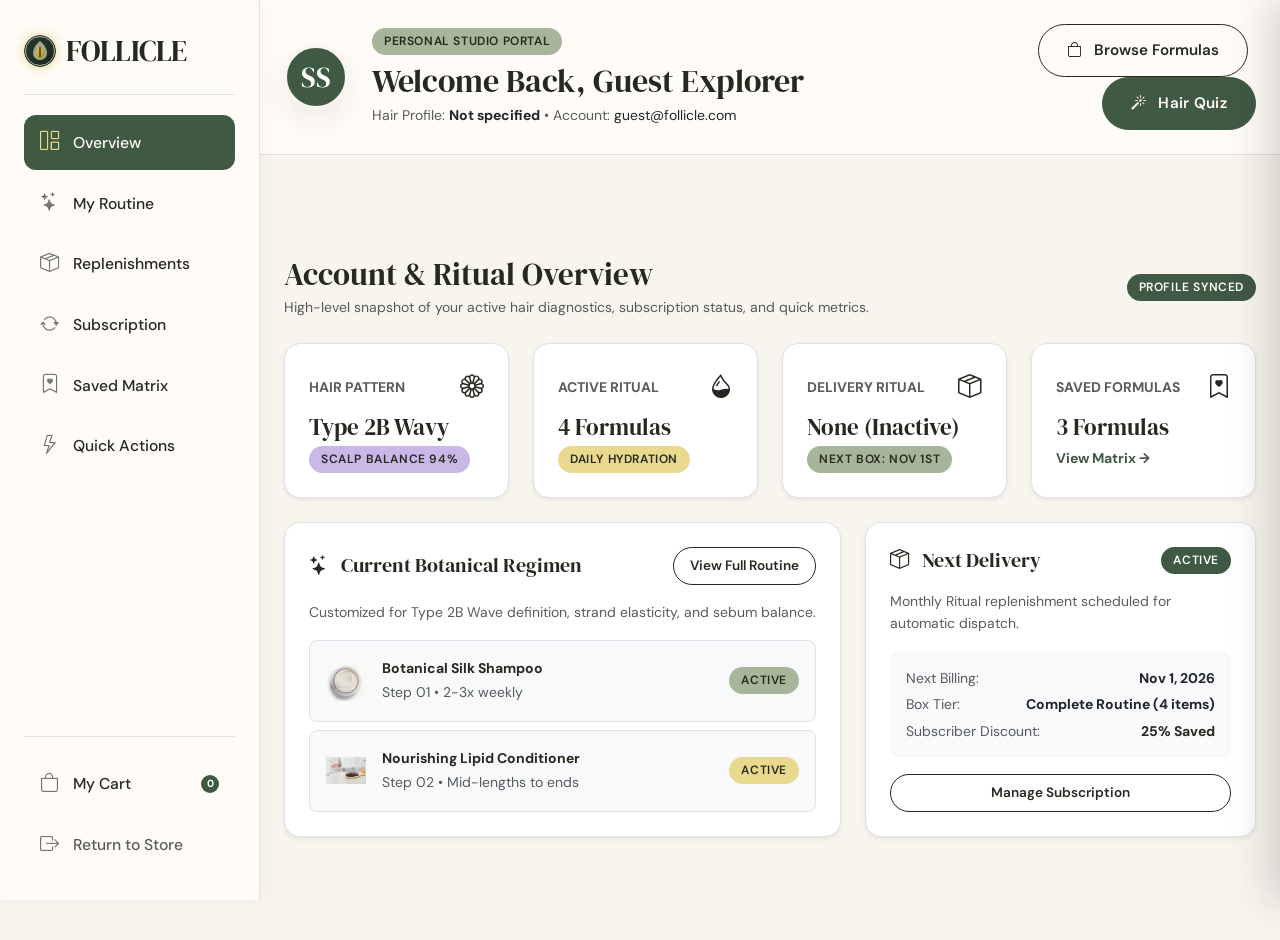
==== commit a0bd4d15: "2nd comt" ====
--- a/dashboard.html
+++ b/dashboard.html
@@ -27,17 +27,17 @@
   <!-- FIXED LEFT SIDEBAR NAVIGATION FOR DASHBOARD -->
   <aside class="sidebar-follicle" id="sidebarFollicle">
     <div>
-      <a href="index.html" class="sidebar-brand">
+      <a href="index.html" class="sidebar-brand" title="Return to FOLLICLE Home">
         <span class="brand-dot"></span> FOLLICLE
       </a>
 
       <div class="sidebar-menu-list">
-        <a href="index.html" class="sidebar-link"><i class="bi bi-house"></i> Home</a>
-        <a href="dashboard.html" class="sidebar-link active"><i class="bi bi-speedometer2"></i> Dashboard</a>
-        <a href="shop.html" class="sidebar-link"><i class="bi bi-bag"></i> Shop</a>
-        <a href="compare.html" class="sidebar-link"><i class="bi bi-arrow-left-right"></i> Compare</a>
-        <a href="hair-quiz.html" class="sidebar-link"><i class="bi bi-magic"></i> Hair Quiz</a>
-        <a href="reviews.html" class="sidebar-link"><i class="bi bi-star"></i> Reviews</a>
+        <a href="#dashOverview" class="sidebar-link active"><i class="bi bi-grid-1x2"></i> Overview</a>
+        <a href="#dashRoutine" class="sidebar-link"><i class="bi bi-stars"></i> My Routine</a>
+        <a href="#dashReplenishments" class="sidebar-link"><i class="bi bi-box-seam"></i> Replenishments</a>
+        <a href="#dashSubscription" class="sidebar-link"><i class="bi bi-arrow-repeat"></i> Subscription</a>
+        <a href="#dashSaved" class="sidebar-link"><i class="bi bi-bookmark-heart"></i> Saved Matrix</a>
+        <a href="#dashShortcuts" class="sidebar-link"><i class="bi bi-lightning"></i> Quick Actions</a>
       </div>
     </div>
 
@@ -46,7 +46,7 @@
         <i class="bi bi-bag"></i> My Cart
         <span class="cart-count-badge ms-auto" style="position:static;">0</span>
       </a>
-      <a href="index.html" class="sidebar-link text-muted" onclick="localStorage.removeItem('follicle_user');"><i class="bi bi-box-arrow-right"></i> Return Home</a>
+      <a href="index.html" class="sidebar-link text-muted" title="Exit to Home"><i class="bi bi-box-arrow-right"></i> Return to Store</a>
     </div>
   </aside>
 
@@ -80,190 +80,453 @@
   <section class="section-padding">
     <div class="container-custom">
       
-      <!-- Top Metrics Row -->
-      <div class="row g-4 mb-5 dashboard-metrics-row">
-        <div class="col-6 col-md-3">
-          <div class="p-4 bg-white rounded-4 border shine-hover h-100 shadow-sm metric-card">
-            <div class="d-flex align-items-center justify-content-between mb-2">
-              <span class="text-muted small fw-bold">HAIR PATTERN</span>
-              <i class="bi bi-flower1 text-forest fs-4"></i>
-            </div>
-            <h4 class="mb-1 font-heading metric-title">Type 2B Wavy</h4>
-            <span class="badge-tag badge-lilac metric-badge">Scalp Balance 94%</span>
-          </div>
-        </div>
-
-        <div class="col-6 col-md-3">
-          <div class="p-4 bg-white rounded-4 border shine-hover h-100 shadow-sm metric-card">
-            <div class="d-flex align-items-center justify-content-between mb-2">
-              <span class="text-muted small fw-bold">ACTIVE RITUAL</span>
-              <i class="bi bi-droplet-half text-forest fs-4"></i>
-            </div>
-            <h4 class="mb-1 font-heading metric-title">4 Formulas</h4>
-            <span class="badge-tag badge-butter metric-badge">Daily Hydration</span>
-          </div>
-        </div>
-
-        <div class="col-6 col-md-3">
-          <div class="p-4 bg-white rounded-4 border shine-hover h-100 shadow-sm metric-card">
-            <div class="d-flex align-items-center justify-content-between mb-2">
-              <span class="text-muted small fw-bold">DELIVERY RITUAL</span>
-              <i class="bi bi-box-seam text-forest fs-4"></i>
-            </div>
-            <h4 class="mb-1 font-heading metric-title" id="dashSubStatus">Complete Box</h4>
-            <span class="badge-tag badge-sage metric-badge">Next Box: Nov 1st</span>
-          </div>
-        </div>
-
-        <div class="col-6 col-md-3">
-          <div class="p-4 bg-white rounded-4 border shine-hover h-100 shadow-sm metric-card">
-            <div class="d-flex align-items-center justify-content-between mb-2">
-              <span class="text-muted small fw-bold">SAVED FORMULAS</span>
-              <i class="bi bi-bookmark-heart text-forest fs-4"></i>
-            </div>
-            <h4 class="mb-1 font-heading metric-title">3 Formulas</h4>
-            <a href="compare.html" class="small text-forest fw-bold metric-badge d-inline-flex align-items-center">View Matrix &rarr;</a>
-          </div>
-        </div>
-      </div>
-
-      <!-- Main Dashboard Grid -->
-      <div class="row g-4">
-        
-        <!-- Left Column: Active Hair Ritual Timeline -->
-        <div class="col-lg-8">
-          <div class="p-4 bg-white rounded-4 border shadow-sm mb-4">
-            <div class="dashboard-routine-header d-flex justify-content-between align-items-center mb-4">
-              <div>
-                <h4 class="font-heading mb-1"><i class="bi bi-stars text-forest me-2"></i> Your Customized Bio-Botanical Routine</h4>
-                <p class="small text-muted mb-0">Formulated specifically for Type 2B Wave definition and moisture retention.</p>
-              </div>
-              <a href="hair-quiz.html" class="btn btn-follicle-secondary btn-follicle-sm">Update Diagnostic</a>
-            </div>
-
-            <!-- Ritual Steps Grid -->
-            <div class="row g-3">
-              <div class="col-md-6">
-                <div class="p-3 rounded-3 bg-light border d-flex align-items-center gap-3 shine-hover">
-                  <img src="assets/images/14.jpg" style="width:54px; height:54px; object-fit:contain;" class="rounded-2">
-                  <div>
-                    <span class="badge-tag badge-sage mb-1">Step 01 &bull; Cleanse</span>
+      <!-- 1. OVERVIEW VIEW (PAGE 1) -->
+      <div class="dashboard-view active" id="dashOverview">
+        <div class="d-flex justify-content-between align-items-center mb-4">
+          <div>
+            <h3 class="font-heading mb-1">Account &amp; Ritual Overview</h3>
+            <p class="text-muted small mb-0">High-level snapshot of your active hair diagnostics, subscription status, and quick metrics.</p>
+          </div>
+          <span class="badge-tag badge-forest">PROFILE SYNCED</span>
+        </div>
+
+        <!-- Top Metrics Row -->
+        <div class="row g-4 mb-4 dashboard-metrics-row">
+          <div class="col-6 col-md-3">
+            <div class="p-4 bg-white rounded-4 border shine-hover h-100 shadow-sm metric-card">
+              <div class="d-flex align-items-center justify-content-between mb-2">
+                <span class="text-muted small fw-bold">HAIR PATTERN</span>
+                <i class="bi bi-flower1 text-forest fs-4"></i>
+              </div>
+              <h4 class="mb-1 font-heading metric-title">Type 2B Wavy</h4>
+              <span class="badge-tag badge-lilac metric-badge">Scalp Balance 94%</span>
+            </div>
+          </div>
+
+          <div class="col-6 col-md-3">
+            <div class="p-4 bg-white rounded-4 border shine-hover h-100 shadow-sm metric-card">
+              <div class="d-flex align-items-center justify-content-between mb-2">
+                <span class="text-muted small fw-bold">ACTIVE RITUAL</span>
+                <i class="bi bi-droplet-half text-forest fs-4"></i>
+              </div>
+              <h4 class="mb-1 font-heading metric-title">4 Formulas</h4>
+              <span class="badge-tag badge-butter metric-badge">Daily Hydration</span>
+            </div>
+          </div>
+
+          <div class="col-6 col-md-3">
+            <div class="p-4 bg-white rounded-4 border shine-hover h-100 shadow-sm metric-card">
+              <div class="d-flex align-items-center justify-content-between mb-2">
+                <span class="text-muted small fw-bold">DELIVERY RITUAL</span>
+                <i class="bi bi-box-seam text-forest fs-4"></i>
+              </div>
+              <h4 class="mb-1 font-heading metric-title" id="dashSubStatus">Complete Box</h4>
+              <span class="badge-tag badge-sage metric-badge">Next Box: Nov 1st</span>
+            </div>
+          </div>
+
+          <div class="col-6 col-md-3">
+            <div class="p-4 bg-white rounded-4 border shine-hover h-100 shadow-sm metric-card">
+              <div class="d-flex align-items-center justify-content-between mb-2">
+                <span class="text-muted small fw-bold">SAVED FORMULAS</span>
+                <i class="bi bi-bookmark-heart text-forest fs-4"></i>
+              </div>
+              <h4 class="mb-1 font-heading metric-title">3 Formulas</h4>
+              <a href="#dashSaved" class="small text-forest fw-bold metric-badge d-inline-flex align-items-center dash-nav-trigger">View Matrix &rarr;</a>
+            </div>
+          </div>
+        </div>
+
+        <!-- Overview Highlights Dual Card Row -->
+        <div class="row g-4">
+          <div class="col-lg-7">
+            <div class="p-4 bg-white rounded-4 border shadow-sm h-100">
+              <div class="d-flex justify-content-between align-items-center mb-3">
+                <h5 class="font-heading mb-0"><i class="bi bi-stars text-forest me-2"></i> Current Botanical Regimen</h5>
+                <a href="#dashRoutine" class="btn btn-follicle-secondary btn-follicle-sm dash-nav-trigger">View Full Routine</a>
+              </div>
+              <p class="text-muted small mb-3">Customized for Type 2B Wave definition, strand elasticity, and sebum balance.</p>
+              <div class="d-flex flex-column gap-2">
+                <div class="p-3 rounded-3 bg-light border d-flex align-items-center justify-content-between">
+                  <div class="d-flex align-items-center gap-3">
+                    <img src="assets/images/14.jpg" style="width:40px; height:40px; object-fit:contain;" class="rounded-2">
+                    <div>
+                      <div class="fw-bold small">Botanical Silk Shampoo</div>
+                      <small class="text-muted">Step 01 &bull; 2-3x weekly</small>
+                    </div>
+                  </div>
+                  <span class="badge-tag badge-sage">Active</span>
+                </div>
+                <div class="p-3 rounded-3 bg-light border d-flex align-items-center justify-content-between">
+                  <div class="d-flex align-items-center gap-3">
+                    <img src="assets/images/15.jpg" style="width:40px; height:40px; object-fit:contain;" class="rounded-2">
+                    <div>
+                      <div class="fw-bold small">Nourishing Lipid Conditioner</div>
+                      <small class="text-muted">Step 02 &bull; Mid-lengths to ends</small>
+                    </div>
+                  </div>
+                  <span class="badge-tag badge-butter">Active</span>
+                </div>
+              </div>
+            </div>
+          </div>
+
+          <div class="col-lg-5">
+            <div class="p-4 bg-white rounded-4 border shadow-sm h-100">
+              <div class="d-flex justify-content-between align-items-center mb-3">
+                <h5 class="font-heading mb-0"><i class="bi bi-box-seam text-forest me-2"></i> Next Delivery</h5>
+                <span class="badge-tag badge-forest text-white">Active</span>
+              </div>
+              <p class="text-muted small mb-3">Monthly Ritual replenishment scheduled for automatic dispatch.</p>
+              <div class="p-3 bg-light rounded-3 mb-3 small">
+                <div class="d-flex justify-content-between mb-1">
+                  <span class="text-muted">Next Billing:</span>
+                  <strong class="text-dark">Nov 1, 2026</strong>
+                </div>
+                <div class="d-flex justify-content-between mb-1">
+                  <span class="text-muted">Box Tier:</span>
+                  <strong class="text-dark">Complete Routine (4 items)</strong>
+                </div>
+                <div class="d-flex justify-content-between">
+                  <span class="text-muted">Subscriber Discount:</span>
+                  <strong class="text-forest">25% Saved</strong>
+                </div>
+              </div>
+              <a href="#dashSubscription" class="btn btn-follicle-secondary btn-follicle-sm w-100 dash-nav-trigger">Manage Subscription</a>
+            </div>
+          </div>
+        </div>
+      </div>
+
+      <!-- 2. MY ROUTINE VIEW (PAGE 2) -->
+      <div class="dashboard-view" id="dashRoutine" style="display: none;">
+        <div class="p-4 bg-white rounded-4 border shadow-sm mb-4">
+          <div class="dashboard-routine-header d-flex justify-content-between align-items-center mb-4">
+            <div>
+              <span class="badge-tag badge-sage mb-2">ACTIVE BIO-REGIMEN</span>
+              <h3 class="font-heading mb-1"><i class="bi bi-stars text-forest me-2"></i> Your Customized Bio-Botanical Routine</h3>
+              <p class="small text-muted mb-0">Formulated specifically for Type 2B Wave definition and moisture retention.</p>
+            </div>
+            <a href="hair-quiz.html" class="btn btn-follicle-secondary btn-follicle-sm"><i class="bi bi-magic me-1"></i> Update Diagnostic</a>
+          </div>
+
+          <!-- Ritual Steps Grid -->
+          <div class="row g-3">
+            <div class="col-md-6">
+              <div class="p-3 rounded-3 bg-light border d-flex align-items-center gap-3 shine-hover">
+                <img src="assets/images/14.jpg" style="width:60px; height:60px; object-fit:contain;" class="rounded-2">
+                <div>
+                  <span class="badge-tag badge-sage mb-1">Step 01 &bull; Cleanse</span>
+                  <h6 class="mb-0 fw-bold fs-7">Botanical Silk Shampoo</h6>
+                  <small class="text-muted">Use 2-3x per week &bull; Gentle sulfate-free root wash</small>
+                </div>
+              </div>
+            </div>
+
+            <div class="col-md-6">
+              <div class="p-3 rounded-3 bg-light border d-flex align-items-center gap-3 shine-hover">
+                <img src="assets/images/15.jpg" style="width:60px; height:60px; object-fit:contain;" class="rounded-2">
+                <div>
+                  <span class="badge-tag badge-butter mb-1">Step 02 &bull; Condition</span>
+                  <h6 class="mb-0 fw-bold fs-7">Nourishing Lipid Conditioner</h6>
+                  <small class="text-muted">Apply mid-lengths to ends &bull; Leave 3 minutes</small>
+                </div>
+              </div>
+            </div>
+
+            <div class="col-md-6">
+              <div class="p-3 rounded-3 bg-light border d-flex align-items-center gap-3 shine-hover">
+                <img src="assets/images/17.jpg" style="width:60px; height:60px; object-fit:contain;" class="rounded-2">
+                <div>
+                  <span class="badge-tag badge-lilac mb-1">Step 03 &bull; Scalp Tonic</span>
+                  <h6 class="mb-0 fw-bold fs-7">Rosemary Scalp &amp; Elixir Oil</h6>
+                  <small class="text-muted">Massage 60s nightly into root zones</small>
+                </div>
+              </div>
+            </div>
+
+            <div class="col-md-6">
+              <div class="p-3 rounded-3 bg-light border d-flex align-items-center gap-3 shine-hover">
+                <img src="assets/images/38.jpg" style="width:60px; height:60px; object-fit:contain;" class="rounded-2">
+                <div>
+                  <span class="badge-tag badge-peach mb-1">Step 04 &bull; Define</span>
+                  <h6 class="mb-0 fw-bold fs-7">Hydra-Shield Curl Leave-In</h6>
+                  <small class="text-muted">Scrunch into damp hair &bull; Air dry or diffuse</small>
+                </div>
+              </div>
+            </div>
+          </div>
+        </div>
+      </div>
+
+      <!-- 3. REPLENISHMENTS VIEW (PAGE 3) -->
+      <div class="dashboard-view" id="dashReplenishments" style="display: none;">
+        <div class="p-4 bg-white rounded-4 border shadow-sm mb-4">
+          <div class="d-flex justify-content-between align-items-center mb-3">
+            <div>
+              <span class="badge-tag badge-butter mb-2">QUICK RESTOCK</span>
+              <h3 class="font-heading mb-1"><i class="bi bi-box-seam text-forest me-2"></i> Recommended Replenishments</h3>
+              <p class="small text-muted mb-0">Hand-picked formulas compatible with your Type 2B routine to replenish before you run out.</p>
+            </div>
+            <a href="shop.html" class="btn btn-follicle-secondary btn-follicle-sm">Browse Full Shop</a>
+          </div>
+
+          <div class="row g-3">
+            <div class="col-md-6">
+              <div class="product-card border rounded-3 p-3 d-flex flex-row align-items-center gap-3 shine-hover">
+                <img src="assets/images/27.jpg" style="width:70px; height:70px; object-fit:contain;">
+                <div>
+                  <h6 class="mb-1 font-heading fs-6">Clarifying Scalp Detox Serum</h6>
+                  <div class="fw-bold text-forest small">$38.00</div>
+                  <button class="btn btn-follicle-primary btn-follicle-sm mt-2" onclick="addToCart('prod-5')">Add to Cart</button>
+                </div>
+              </div>
+            </div>
+
+            <div class="col-md-6">
+              <div class="product-card border rounded-3 p-3 d-flex flex-row align-items-center gap-3 shine-hover">
+                <img src="assets/images/48.jpg" style="width:70px; height:70px; object-fit:contain;">
+                <div>
+                  <h6 class="mb-1 font-heading fs-6">Sulfate-Free Botanical Shine Drops</h6>
+                  <div class="fw-bold text-forest small">$35.00</div>
+                  <button class="btn btn-follicle-primary btn-follicle-sm mt-2" onclick="addToCart('prod-10')">Add to Cart</button>
+                </div>
+              </div>
+            </div>
+
+            <div class="col-md-6">
+              <div class="product-card border rounded-3 p-3 d-flex flex-row align-items-center gap-3 shine-hover">
+                <img src="assets/images/14.jpg" style="width:70px; height:70px; object-fit:contain;">
+                <div>
+                  <h6 class="mb-1 font-heading fs-6">Botanical Silk Shampoo (Refill)</h6>
+                  <div class="fw-bold text-forest small">$34.00</div>
+                  <button class="btn btn-follicle-primary btn-follicle-sm mt-2" onclick="addToCart('prod-1')">Add to Cart</button>
+                </div>
+              </div>
+            </div>
+
+            <div class="col-md-6">
+              <div class="product-card border rounded-3 p-3 d-flex flex-row align-items-center gap-3 shine-hover">
+                <img src="assets/images/15.jpg" style="width:70px; height:70px; object-fit:contain;">
+                <div>
+                  <h6 class="mb-1 font-heading fs-6">Nourishing Lipid Conditioner (Refill)</h6>
+                  <div class="fw-bold text-forest small">$36.00</div>
+                  <button class="btn btn-follicle-primary btn-follicle-sm mt-2" onclick="addToCart('prod-2')">Add to Cart</button>
+                </div>
+              </div>
+            </div>
+          </div>
+        </div>
+      </div>
+
+      <!-- 4. SUBSCRIPTION VIEW (PAGE 4) -->
+      <div class="dashboard-view" id="dashSubscription" style="display: none;">
+        <div class="row g-4">
+          <div class="col-lg-8">
+            <div class="p-4 bg-white rounded-4 border shadow-sm mb-4">
+              <div class="d-flex align-items-center justify-content-between mb-3">
+                <div>
+                  <span class="badge-tag badge-forest text-white mb-2">ACTIVE SUBSCRIPTION</span>
+                  <h3 class="font-heading mb-0"><i class="bi bi-arrow-repeat text-forest me-2"></i> Active Ritual Box</h3>
+                </div>
+                <span class="badge bg-success-subtle text-success border border-success-subtle px-3 py-2 rounded-pill fw-semibold">Auto-Ship Active</span>
+              </div>
+              <p class="text-muted small mb-4">Your <strong>Complete Routine Box</strong> is scheduled for automatic monthly dispatch directly from the FOLLICLE Botanical Lab.</p>
+              
+              <div class="p-3 bg-light rounded-3 mb-4 small">
+                <div class="row g-3">
+                  <div class="col-sm-6">
+                    <span class="text-muted d-block">Delivery Frequency</span>
+                    <strong class="text-dark fs-6">Every 30 Days (Monthly)</strong>
+                  </div>
+                  <div class="col-sm-6">
+                    <span class="text-muted d-block">Next Billing Date</span>
+                    <strong class="text-dark fs-6">November 1, 2026</strong>
+                  </div>
+                  <div class="col-sm-6">
+                    <span class="text-muted d-block">Subscriber Savings</span>
+                    <strong class="text-forest fs-6">25% Locked Discount</strong>
+                  </div>
+                  <div class="col-sm-6">
+                    <span class="text-muted d-block">Shipping Address</span>
+                    <strong class="text-dark">128 Lotus Way, Suite 4B</strong>
+                  </div>
+                </div>
+              </div>
+
+              <div class="d-flex gap-3 flex-wrap">
+                <button class="btn btn-follicle-primary btn-follicle-sm" onclick="showToast('Next box skipped to Dec 1.')">Skip Next Delivery</button>
+                <button class="btn btn-follicle-secondary btn-follicle-sm" onclick="showToast('Frequency options modal loaded.')">Change Frequency</button>
+                <a href="shop.html" class="btn btn-outline-secondary btn-follicle-sm">Swap Formulas</a>
+              </div>
+            </div>
+          </div>
+
+          <div class="col-lg-4">
+            <div class="p-4 bg-white rounded-4 border shadow-sm">
+              <h5 class="font-heading mb-3"><i class="bi bi-shield-check text-forest me-2"></i> Subscriber Perks</h5>
+              <ul class="list-unstyled small d-flex flex-column gap-3 mb-0 text-muted">
+                <li class="d-flex align-items-start gap-2">
+                  <i class="bi bi-check-circle-fill text-forest mt-1"></i>
+                  <span><strong>Complimentary Shipping:</strong> Free carbon-neutral shipping on every ritual box.</span>
+                </li>
+                <li class="d-flex align-items-start gap-2">
+                  <i class="bi bi-check-circle-fill text-forest mt-1"></i>
+                  <span><strong>Early Access:</strong> Quarterly pre-release lab formulations.</span>
+                </li>
+                <li class="d-flex align-items-start gap-2">
+                  <i class="bi bi-check-circle-fill text-forest mt-1"></i>
+                  <span><strong>Flexible Pause:</strong> Cancel or pause anytime with one click.</span>
+                </li>
+              </ul>
+            </div>
+          </div>
+        </div>
+      </div>
+
+      <!-- 5. SAVED MATRIX VIEW (PAGE 5) -->
+      <div class="dashboard-view" id="dashSaved" style="display: none;">
+        <div class="p-4 bg-white rounded-4 border shadow-sm mb-4">
+          <div class="d-flex justify-content-between align-items-center mb-4 flex-wrap gap-2">
+            <div>
+              <span class="badge-tag badge-sage mb-2">PORTFOLIO MATRIX</span>
+              <h3 class="font-heading mb-1"><i class="bi bi-bookmark-heart text-forest me-2"></i> Saved Formulas Matrix</h3>
+              <p class="small text-muted mb-0">Formulas saved for side-by-side comparison, active ingredients review, and compatibility analysis.</p>
+            </div>
+            <a href="compare.html" class="btn btn-follicle-secondary btn-follicle-sm">Open Interactive Matrix &rarr;</a>
+          </div>
+
+          <div class="row g-3">
+            <div class="col-md-4">
+              <div class="p-3 rounded-3 bg-light border shine-hover h-100 d-flex flex-column justify-content-between">
+                <div class="d-flex align-items-center gap-3 mb-3">
+                  <img src="assets/images/14.jpg" style="width:52px; height:52px; object-fit:contain;" class="rounded-2">
+                  <div>
+                    <span class="badge-tag badge-sage mb-1" style="font-size:0.68rem; padding:2px 6px;">SULFATE-FREE</span>
                     <h6 class="mb-0 fw-bold fs-7">Botanical Silk Shampoo</h6>
-                    <small class="text-muted">Use 2-3x per week</small>
-                  </div>
-                </div>
-              </div>
-
-              <div class="col-md-6">
-                <div class="p-3 rounded-3 bg-light border d-flex align-items-center gap-3 shine-hover">
-                  <img src="assets/images/15.jpg" style="width:54px; height:54px; object-fit:contain;" class="rounded-2">
-                  <div>
-                    <span class="badge-tag badge-butter mb-1">Step 02 &bull; Condition</span>
+                    <small class="text-muted">FOLLICLE Science</small>
+                  </div>
+                </div>
+                <div class="small text-muted mb-3">Rosemary Extract, Silk Amino Acids, Plant Squalane</div>
+                <div class="d-flex justify-content-between align-items-center pt-2 border-top">
+                  <span class="fw-bold text-forest fs-6">$34.00</span>
+                  <button class="btn btn-follicle-primary btn-follicle-sm" onclick="addToCart('prod-1')">Add to Cart</button>
+                </div>
+              </div>
+            </div>
+
+            <div class="col-md-4">
+              <div class="p-3 rounded-3 bg-light border shine-hover h-100 d-flex flex-column justify-content-between">
+                <div class="d-flex align-items-center gap-3 mb-3">
+                  <img src="assets/images/15.jpg" style="width:52px; height:52px; object-fit:contain;" class="rounded-2">
+                  <div>
+                    <span class="badge-tag badge-butter mb-1" style="font-size:0.68rem; padding:2px 6px;">LIPID SEAL</span>
                     <h6 class="mb-0 fw-bold fs-7">Nourishing Lipid Conditioner</h6>
-                    <small class="text-muted">Apply mid-lengths to ends</small>
-                  </div>
-                </div>
-              </div>
-
-              <div class="col-md-6">
-                <div class="p-3 rounded-3 bg-light border d-flex align-items-center gap-3 shine-hover">
-                  <img src="assets/images/17.jpg" style="width:54px; height:54px; object-fit:contain;" class="rounded-2">
-                  <div>
-                    <span class="badge-tag badge-lilac mb-1">Step 03 &bull; Scalp Tonic</span>
-                    <h6 class="mb-0 fw-bold fs-7">Rosemary Scalp & Elixir Oil</h6>
-                    <small class="text-muted">Massage 60s nightly</small>
-                  </div>
-                </div>
-              </div>
-
-              <div class="col-md-6">
-                <div class="p-3 rounded-3 bg-light border d-flex align-items-center gap-3 shine-hover">
-                  <img src="assets/images/38.jpg" style="width:54px; height:54px; object-fit:contain;" class="rounded-2">
-                  <div>
-                    <span class="badge-tag badge-peach mb-1">Step 04 &bull; Define</span>
-                    <h6 class="mb-0 fw-bold fs-7">Hydra-Shield Curl Leave-In</h6>
-                    <small class="text-muted">Scrunch into damp hair</small>
-                  </div>
-                </div>
-              </div>
-            </div>
-          </div>
-
-          <!-- Recommended Replenishments -->
-          <div class="p-4 bg-white rounded-4 border shadow-sm">
-            <h4 class="font-heading mb-3"><i class="bi bi-box-seam text-forest me-2"></i> Recommended Replenishments</h4>
-            <div class="row g-3">
-              <div class="col-md-6">
-                <div class="product-card border rounded-3 p-3 d-flex flex-row align-items-center gap-3 shine-hover">
-                  <img src="assets/images/27.jpg" style="width:70px; height:70px; object-fit:contain;">
-                  <div>
-                    <h6 class="mb-1 font-heading fs-6">Clarifying Scalp Detox Serum</h6>
-                    <div class="fw-bold text-forest small">$38.00</div>
-                    <button class="btn btn-follicle-primary btn-follicle-sm mt-2" onclick="addToCart('prod-5')">Add to Cart</button>
-                  </div>
-                </div>
-              </div>
-
-              <div class="col-md-6">
-                <div class="product-card border rounded-3 p-3 d-flex flex-row align-items-center gap-3 shine-hover">
-                  <img src="assets/images/48.jpg" style="width:70px; height:70px; object-fit:contain;">
-                  <div>
-                    <h6 class="mb-1 font-heading fs-6">Sulfate-Free Botanical Shine Drops</h6>
-                    <div class="fw-bold text-forest small">$35.00</div>
-                    <button class="btn btn-follicle-primary btn-follicle-sm mt-2" onclick="addToCart('prod-10')">Add to Cart</button>
-                  </div>
-                </div>
-              </div>
-            </div>
-          </div>
-        </div>
-
-        <!-- Right Column: Subscription & Quick Shortcuts -->
-        <div class="col-lg-4">
-          
-          <!-- Subscription Status Box -->
-          <div class="p-4 bg-white rounded-4 border shadow-sm mb-4 shine-hover">
-            <div class="d-flex align-items-center justify-content-between mb-3">
-              <h5 class="font-heading mb-0"><i class="bi bi-arrow-repeat text-forest me-2"></i> Active Ritual Box</h5>
-              <span class="badge-tag badge-forest text-white">Active</span>
-            </div>
-            <p class="small text-muted mb-3">Your <strong>Complete Routine Box</strong> is scheduled for monthly dispatch.</p>
-            <div class="p-3 bg-light rounded-3 mb-3 small">
-              <div><strong>Delivery Frequency:</strong> Monthly</div>
-              <div><strong>Next Billing Date:</strong> Nov 1, 2026</div>
-              <div><strong>Discount:</strong> 25% Subscriber Savings</div>
-            </div>
-            <div class="d-flex gap-2">
-              <a href="shop.html" class="btn btn-follicle-secondary btn-follicle-sm w-100">Explore Formulas</a>
-            </div>
-          </div>
-
-          <!-- Quick Navigation Shortcuts -->
-          <div class="p-4 bg-white rounded-4 border shadow-sm">
-            <h5 class="font-heading mb-3"><i class="bi bi-lightning text-forest me-2"></i> Studio Shortcuts</h5>
-            <div class="d-flex flex-column gap-2">
-              <a href="compare.html" class="btn btn-outline-secondary btn-follicle-sm text-start d-flex justify-content-between align-items-center">
-                <span><i class="bi bi-arrow-left-right me-2"></i> Product Comparison Matrix</span>
-                <i class="bi bi-chevron-right small"></i>
+                    <small class="text-muted">FOLLICLE Science</small>
+                  </div>
+                </div>
+                <div class="small text-muted mb-3">Argan Oil, Shea Lipids, Hydrolyzed Wheat Protein</div>
+                <div class="d-flex justify-content-between align-items-center pt-2 border-top">
+                  <span class="fw-bold text-forest fs-6">$36.00</span>
+                  <button class="btn btn-follicle-primary btn-follicle-sm" onclick="addToCart('prod-2')">Add to Cart</button>
+                </div>
+              </div>
+            </div>
+
+            <div class="col-md-4">
+              <div class="p-3 rounded-3 bg-light border shine-hover h-100 d-flex flex-column justify-content-between">
+                <div class="d-flex align-items-center gap-3 mb-3">
+                  <img src="assets/images/17.jpg" style="width:52px; height:52px; object-fit:contain;" class="rounded-2">
+                  <div>
+                    <span class="badge-tag badge-lilac mb-1" style="font-size:0.68rem; padding:2px 6px;">SCALP TONIC</span>
+                    <h6 class="mb-0 fw-bold fs-7">Rosemary Scalp &amp; Elixir Oil</h6>
+                    <small class="text-muted">PurePhyto Co.</small>
+                  </div>
+                </div>
+                <div class="small text-muted mb-3">Rosemary Essential, Castor Seed, Biotin Active</div>
+                <div class="d-flex justify-content-between align-items-center pt-2 border-top">
+                  <span class="fw-bold text-forest fs-6">$42.00</span>
+                  <button class="btn btn-follicle-primary btn-follicle-sm" onclick="addToCart('prod-3')">Add to Cart</button>
+                </div>
+              </div>
+            </div>
+          </div>
+        </div>
+      </div>
+
+      <!-- 6. QUICK ACTIONS VIEW (PAGE 6) -->
+      <div class="dashboard-view" id="dashShortcuts" style="display: none;">
+        <div class="p-4 bg-white rounded-4 border shadow-sm mb-4">
+          <div class="mb-4">
+            <span class="badge-tag badge-peach mb-2">STUDIO NAVIGATION</span>
+            <h3 class="font-heading mb-1"><i class="bi bi-lightning text-forest me-2"></i> Studio Quick Actions</h3>
+            <p class="small text-muted mb-0">Jump directly to diagnostic tools, side-by-side matrices, verified reviews, or catalog formulas.</p>
+          </div>
+
+          <div class="row g-4">
+            <div class="col-md-6">
+              <a href="compare.html" class="p-4 rounded-4 bg-light border text-decoration-none d-flex align-items-center justify-content-between shine-hover h-100">
+                <div class="d-flex align-items-center gap-3">
+                  <div class="rounded-circle bg-white shadow-sm d-flex align-items-center justify-content-center text-forest fs-4" style="width: 52px; height: 52px;">
+                    <i class="bi bi-arrow-left-right"></i>
+                  </div>
+                  <div>
+                    <h5 class="font-heading text-dark mb-1">Product Comparison Matrix</h5>
+                    <p class="text-muted small mb-0">Side-by-side active botanicals and sulfate-free formula comparison.</p>
+                  </div>
+                </div>
+                <i class="bi bi-arrow-right text-forest fs-5"></i>
               </a>
-              <a href="hair-quiz.html" class="btn btn-outline-secondary btn-follicle-sm text-start d-flex justify-content-between align-items-center">
-                <span><i class="bi bi-magic me-2"></i> Hair Diagnostic Quiz</span>
-                <i class="bi bi-chevron-right small"></i>
+            </div>
+
+            <div class="col-md-6">
+              <a href="hair-quiz.html" class="p-4 rounded-4 bg-light border text-decoration-none d-flex align-items-center justify-content-between shine-hover h-100">
+                <div class="d-flex align-items-center gap-3">
+                  <div class="rounded-circle bg-white shadow-sm d-flex align-items-center justify-content-center text-forest fs-4" style="width: 52px; height: 52px;">
+                    <i class="bi bi-magic"></i>
+                  </div>
+                  <div>
+                    <h5 class="font-heading text-dark mb-1">Hair Diagnostic Quiz</h5>
+                    <p class="text-muted small mb-0">Retake hair diagnostic to update curl pattern or scalp goals.</p>
+                  </div>
+                </div>
+                <i class="bi bi-arrow-right text-forest fs-5"></i>
               </a>
-              <a href="reviews.html" class="btn btn-outline-secondary btn-follicle-sm text-start d-flex justify-content-between align-items-center">
-                <span><i class="bi bi-star me-2"></i> Submit Formula Review</span>
-                <i class="bi bi-chevron-right small"></i>
+            </div>
+
+            <div class="col-md-6">
+              <a href="reviews.html" class="p-4 rounded-4 bg-light border text-decoration-none d-flex align-items-center justify-content-between shine-hover h-100">
+                <div class="d-flex align-items-center gap-3">
+                  <div class="rounded-circle bg-white shadow-sm d-flex align-items-center justify-content-center text-forest fs-4" style="width: 52px; height: 52px;">
+                    <i class="bi bi-star"></i>
+                  </div>
+                  <div>
+                    <h5 class="font-heading text-dark mb-1">Submit Formula Review</h5>
+                    <p class="text-muted small mb-0">Leave verified feedback and earn $15 lab store credits.</p>
+                  </div>
+                </div>
+                <i class="bi bi-arrow-right text-forest fs-5"></i>
               </a>
-              <a href="shop.html" class="btn btn-outline-secondary btn-follicle-sm text-start d-flex justify-content-between align-items-center">
-                <span><i class="bi bi-bag me-2"></i> Browse All 15 Formulas</span>
-                <i class="bi bi-chevron-right small"></i>
+            </div>
+
+            <div class="col-md-6">
+              <a href="shop.html" class="p-4 rounded-4 bg-light border text-decoration-none d-flex align-items-center justify-content-between shine-hover h-100">
+                <div class="d-flex align-items-center gap-3">
+                  <div class="rounded-circle bg-white shadow-sm d-flex align-items-center justify-content-center text-forest fs-4" style="width: 52px; height: 52px;">
+                    <i class="bi bi-bag"></i>
+                  </div>
+                  <div>
+                    <h5 class="font-heading text-dark mb-1">Browse All Formulas</h5>
+                    <p class="text-muted small mb-0">Filter across all 15 clean bio-botanical hair care products.</p>
+                  </div>
+                </div>
+                <i class="bi bi-arrow-right text-forest fs-5"></i>
               </a>
             </div>
           </div>
-
-        </div>
-
-      </div>
+        </div>
+      </div>
+
     </div>
   </section>
 
--- a/assets/css/style.css
+++ b/assets/css/style.css
@@ -441,6 +441,21 @@
   }
 }
 
+.dashboard-view {
+  animation: dashboardViewFadeIn 0.25s ease-out;
+}
+
+@keyframes dashboardViewFadeIn {
+  from {
+    opacity: 0;
+    transform: translateY(6px);
+  }
+  to {
+    opacity: 1;
+    transform: translateY(0);
+  }
+}
+
 .sidebar-brand {
   display: flex;
   align-items: center;
@@ -2718,6 +2733,73 @@
     justify-content: flex-start;
   }
 
+  /* SHOP FILTERS DRAWER ON MOBILE & TABLET (< 992px) */
+  .shop-filters-col {
+    position: static;
+  }
+
+  .shop-filter-backdrop {
+    display: block;
+    position: fixed;
+    top: 0;
+    left: 0;
+    width: 100vw;
+    height: 100vh;
+    background-color: rgba(37, 41, 31, 0.45);
+    backdrop-filter: blur(4px);
+    z-index: 1050;
+    opacity: 0;
+    visibility: hidden;
+    pointer-events: none;
+    transition: opacity 0.3s ease, visibility 0.3s ease;
+  }
+
+  .shop-filter-backdrop.open {
+    opacity: 1;
+    visibility: visible;
+    pointer-events: auto;
+  }
+
+  .shop-filter-card {
+    position: fixed !important;
+    top: 0 !important;
+    left: 0 !important;
+    width: 340px !important;
+    max-width: 88vw !important;
+    height: 100vh !important;
+    z-index: 1060 !important;
+    overflow-y: auto !important;
+    -webkit-overflow-scrolling: touch;
+    transform: translateX(-105%) !important;
+    transition: transform 0.3s cubic-bezier(0.16, 1, 0.3, 1) !important;
+    box-shadow: 10px 0 35px rgba(37, 41, 31, 0.18) !important;
+    border-radius: 0 20px 20px 0 !important;
+    margin: 0 !important;
+  }
+
+  .shop-filter-card.open {
+    transform: translateX(0) !important;
+  }
+
+  .shop-filter-header {
+    position: sticky;
+    top: 0;
+    background: #ffffff;
+    z-index: 2;
+    margin: -1rem -1rem 1rem -1rem;
+    padding: 1rem 1rem 0.75rem 1rem !important;
+  }
+
+  #shopFilterToggleBtn {
+    padding: 8px 14px !important;
+    font-size: 0.85rem !important;
+    font-weight: 600;
+  }
+
+  .shop-catalog-toolbar {
+    gap: 12px !important;
+  }
+
   /* HAIR QUIZ NAVIGATION BUTTONS CENTERING & EQUAL SIZING */
   .quiz-container {
     padding: 24px 18px !important;
@@ -2958,7 +3040,11 @@
   .hair-type-grid > .hair-type-card:last-child:nth-child(odd),
   #reviewsGrid > .col-md-6:last-child:nth-child(odd) {
     grid-column: auto !important;
+    width: 100% !important;
     max-width: 100% !important;
+    justify-self: stretch !important;
+    margin-left: 0 !important;
+    margin-right: 0 !important;
   }
 }
 
